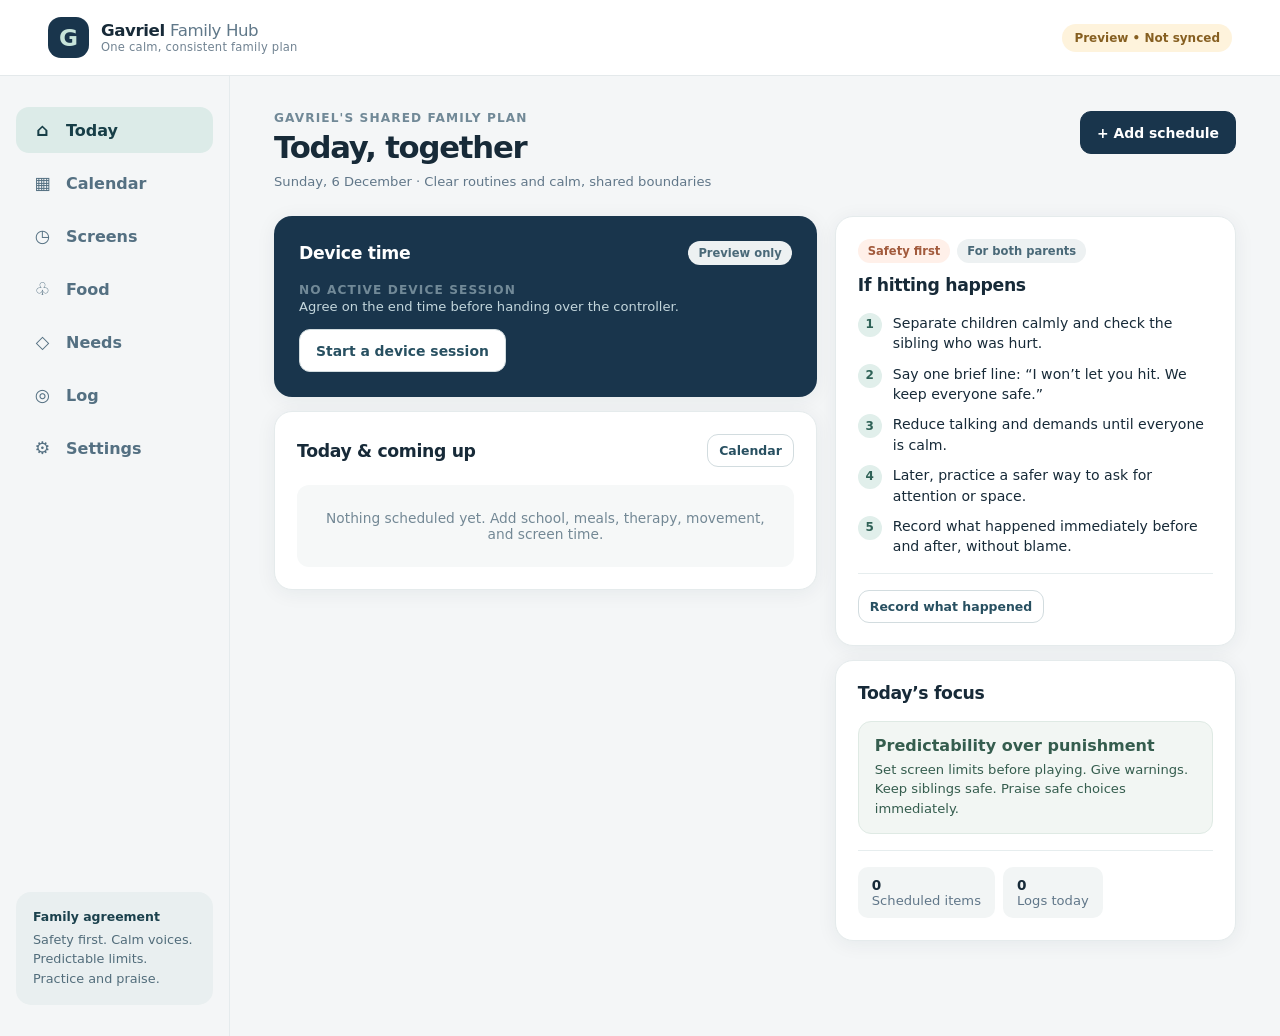
==== index.html @ 47e756ed "Add self-contained mobile family hub preview" ====
<!doctype html>
<html lang="en">
<head>
<meta charset="utf-8"><meta name="viewport" content="width=device-width,initial-scale=1,viewport-fit=cover">
<meta name="robots" content="noindex,nofollow"><meta name="theme-color" content="#19354c"><meta name="description" content="A private shared care calendar and family dashboard for Gavriel.">
<title>Gavriel • Family Hub</title>
<style>
:root{font-family:Inter,ui-sans-serif,system-ui,-apple-system,BlinkMacSystemFont,"Segoe UI",sans-serif;color:#172a38;background:#f4f6f7;font-synthesis:none}*{box-sizing:border-box}button,input,select,textarea{font:inherit}button{cursor:pointer}body{margin:0;min-height:100vh}h1,h2,h3,p{margin-top:0}h1{font-size:clamp(1.5rem,2.4vw,2rem);letter-spacing:-.04em}h2{font-size:1.08rem;letter-spacing:-.02em}h3{font-size:.96rem}p{line-height:1.5}label{font-weight:650;font-size:.83rem;color:#365368}input,textarea,select{width:100%;border:1px solid #ccd7db;background:white;border-radius:11px;padding:12px;color:#172a38;outline-offset:2px}input:focus,textarea:focus,select:focus{outline:2px solid #8ebbb5;border-color:#8ebbb5}textarea{min-height:95px;resize:vertical}.hidden{display:none!important}.muted{color:#617789}.small{font-size:.82rem}.eyebrow{font-size:.76rem;text-transform:uppercase;letter-spacing:.09em;color:#718997;font-weight:750}.topbar{height:76px;background:#fff;border-bottom:1px solid #e4e9eb;display:flex;align-items:center;justify-content:space-between;padding:0 clamp(18px,4vw,48px);gap:18px;position:sticky;top:0;z-index:20}.brand{display:flex;align-items:center;gap:12px;min-width:0}.brand-icon{height:41px;width:41px;border-radius:13px;background:#19354c;color:#c7e4da;font-weight:800;display:grid;place-items:center;font-size:1.45rem;flex-shrink:0}.brand-name{font-weight:800;letter-spacing:-.025em;font-size:1.04rem;white-space:nowrap}.brand-name span{font-weight:500;color:#607889}.brand-sub{font-size:.72rem;color:#718392;letter-spacing:.02em}.top-actions{display:flex;align-items:center;gap:12px}.status{border-radius:100px;background:#fef3dc;color:#865f21;padding:7px 12px;font-size:.75rem;font-weight:700;white-space:nowrap}.status.connected{background:#e4f5ed;color:#1b7655}.status.warning{background:#fff1ee;color:#9c4a3d}.text-button{border:0;background:none;color:#316d81;font-weight:650;padding:8px}.frame{display:flex;max-width:1470px;margin:auto}.sidebar{width:230px;min-height:calc(100vh - 76px);padding:31px 16px;flex-shrink:0;display:flex;flex-direction:column;gap:28px;border-right:1px solid #e5ebed}.sidebar nav{display:flex;flex-direction:column;gap:7px}.nav-btn{display:flex;align-items:center;gap:12px;width:100%;text-align:left;padding:13px 15px;border:0;border-radius:13px;background:none;color:#547082;font-weight:650;transition:background .15s}.nav-btn.active{background:#dcebe8;color:#173e47}.nav-symbol{width:23px;text-align:center;font-size:1.1rem}.sidebar-foot{background:#e9eff0;border-radius:15px;padding:17px;font-size:.8rem;color:#526d7b;margin-top:auto}.sidebar-foot p{margin:6px 0 0}.tiny-title{font-size:.78rem;font-weight:800;color:#1b414d}.mobile-nav{display:none}main{width:100%;padding:35px clamp(18px,3.5vw,44px) 95px;min-width:0}.page-heading{display:flex;align-items:flex-start;justify-content:space-between;gap:16px;margin-bottom:24px}.page-heading h1{margin:4px 0 7px}.page-heading p{margin-bottom:0}.button{display:inline-flex;align-items:center;justify-content:center;gap:8px;border:1px solid #19354c;border-radius:11px;background:#19354c;color:#fff;padding:11px 16px;font-weight:750;font-size:.87rem;min-height:43px}.button:hover{filter:brightness(1.08)}.button.secondary{background:#fff;border-color:#d2dcdf;color:#285061}.button.danger{background:#fff;border-color:#e4b9b0;color:#9a4339}.button.soft{background:#dcece7;color:#225349;border-color:#dcece7}.button.small{padding:8px 11px;min-height:33px;font-size:.78rem}.button:disabled{opacity:.55;cursor:not-allowed}.grid{display:grid;gap:18px}.grid.two{grid-template-columns:1.15fr .85fr}.grid.three{grid-template-columns:repeat(3,minmax(0,1fr))}.card{background:white;border:1px solid #e5ebec;border-radius:18px;padding:22px;box-shadow:0 3px 20px #142f3910;min-width:0}.card.feature{background:#19354c;color:white;border:none;padding:25px}.card.feature p,.card.feature .muted{color:#c3d6dc}.card-title{display:flex;align-items:center;justify-content:space-between;gap:8px;margin-bottom:18px}.card-title h2{margin:0}.pill{display:inline-flex;align-items:center;gap:5px;padding:5px 10px;border-radius:25px;font-size:.72rem;font-weight:750;background:#edf1f2;color:#4a6978}.pill.green{background:#e4f4e9;color:#38714b}.pill.coral{background:#fff0e9;color:#a25a3c}.pill.blue{background:#e7f1fb;color:#316993}.stack{display:flex;flex-direction:column;gap:14px}.spaced{display:flex;align-items:center;justify-content:space-between;gap:12px}.divider{height:1px;background:#e6edee;margin:16px 0}.stat{font-size:2.5rem;font-weight:850;letter-spacing:-.06em;margin:4px 0}.callout{background:#f2f6f3;border:1px solid #dfeae4;border-radius:13px;padding:14px 16px;color:#355d4e}.callout.safety{background:#fff6f1;border-color:#f3dfd4;color:#744b3a}.callout p{margin:5px 0 0}.steps{display:grid;gap:10px;counter-reset:step;list-style:none;padding:0;margin:0}.steps li{display:flex;align-items:flex-start;gap:11px;line-height:1.45;font-size:.88rem}.steps li::before{counter-increment:step;content:counter(step);width:24px;height:24px;background:#e1efeb;color:#2f6257;border-radius:50%;font-size:.75rem;font-weight:800;display:grid;place-items:center;flex-shrink:0}.feature .steps li::before{background:#36576b;color:#ecfbf5}.agenda-item{display:flex;align-items:flex-start;gap:12px;padding:13px 0;border-bottom:1px solid #eef2f3}.agenda-item:last-child{border-bottom:none}.dot{height:10px;width:10px;border-radius:50%;background:#729da8;flex-shrink:0;margin-top:5px}.dot.screen{background:#b67cbe}.dot.meal{background:#d6a55c}.dot.activity{background:#62ae82}.dot.school{background:#608fc8}.dot.therapy{background:#e48f87}.dot.other{background:#98a6b6}.agenda-body{min-width:0;flex:1}.agenda-title{font-size:.87rem;font-weight:750}.agenda-sub{color:#6f8793;font-size:.78rem;margin-top:3px}.agenda-actions{display:flex;gap:8px}.metric-row{display:flex;gap:8px;flex-wrap:wrap}.metric{background:#f2f5f5;border-radius:10px;padding:10px 14px;font-size:.85rem}.timer{font-variant-numeric:tabular-nums;font-size:clamp(2.4rem,6vw,4rem);font-weight:800;letter-spacing:-.06em;margin:9px 0}.timer.expired{color:#ffd2ac}.progress{background:#587282;height:10px;border-radius:20px;overflow:hidden;margin:14px 0}.progress-fill{background:#bce5d7;height:100%;border-radius:20px;transition:width .3s}.color-bar{width:4px;border-radius:10px;background:#81ad9d;align-self:stretch}.form-grid{display:grid;grid-template-columns:1fr 1fr;gap:14px}.form-field{display:flex;flex-direction:column;gap:6px}.form-field.wide{grid-column:1/-1}.form-actions{display:flex;gap:10px;justify-content:flex-end;flex-wrap:wrap;margin-top:18px}.calendar-head{display:flex;justify-content:space-between;align-items:center;gap:10px;margin-bottom:13px}.cal-controls{display:flex;gap:7px}.icon-btn{background:white;border:1px solid #dce4e7;width:38px;height:36px;border-radius:9px;color:#476777;font-weight:800;font-size:1.1rem}.cal-grid{display:grid;grid-template-columns:repeat(7,1fr);gap:5px}.weekday{text-align:center;color:#7b8e99;font-size:.71rem;font-weight:800;padding:8px 0}.day{min-height:98px;background:white;border:1px solid #e4e9eb;border-radius:10px;padding:8px;text-align:left;color:#26475c;display:flex;flex-direction:column;gap:4px;overflow:hidden}.day.outside{opacity:.35}.day.today{border:2px solid #367c77}.day.selected{background:#e8f3ef}.day-num{font-weight:750;font-size:.83rem}.day-events{font-size:.65rem;color:#5b7482;line-height:1.3}.day-marker{overflow:hidden;white-space:nowrap;text-overflow:ellipsis;background:#edf3f4;padding:3px 5px;border-radius:5px}.section-tabs{display:flex;gap:8px;flex-wrap:wrap;margin-bottom:18px}.tab-chip{border:1px solid #d6e0e3;border-radius:30px;padding:8px 14px;background:white;color:#4c6e7b;font-size:.79rem;font-weight:700}.tab-chip.active{background:#19354c;color:white;border-color:#19354c}.item-card{border:1px solid #e5ebeb;border-radius:13px;padding:15px;background:#fff}.item-card h3{margin:0 0 6px}.item-card p{margin:0;font-size:.83rem;color:#617987;white-space:pre-wrap}.item-row{display:flex;justify-content:space-between;align-items:flex-start;gap:14px}.empty{padding:25px;text-align:center;color:#738895;background:#f6f8f8;border-radius:12px;font-size:.86rem}.tag-line{display:flex;gap:7px;align-items:center;flex-wrap:wrap}.modal-backdrop{position:fixed;inset:0;z-index:60;background:#0a2737ad;display:flex;justify-content:center;align-items:center;padding:18px}.modal{background:#fff;border-radius:19px;box-shadow:0 18px 80px #0004;max-width:560px;width:100%;padding:23px;max-height:92dvh;overflow:auto}.modal-head{display:flex;justify-content:space-between;gap:10px;align-items:start;margin-bottom:15px}.close{border:0;background:#eef2f2;border-radius:50%;height:34px;width:34px;font-size:1.3rem;color:#5a7380}.gate{min-height:calc(100vh - 76px);display:flex;align-items:flex-start;justify-content:center;padding:65px 18px}.gate-box{width:min(100%,480px);padding:30px;background:white;border:1px solid #e3e9eb;border-radius:21px;box-shadow:0 8px 30px #0001}.gate-box h1{margin:0 0 9px}.gate-box .form-field{margin-bottom:16px}.gate-actions{display:flex;gap:10px;flex-wrap:wrap}.codebox{background:#edf3f4;padding:14px;border-radius:11px;word-break:break-all;font-family:ui-monospace,monospace;font-size:.82rem}.notice{background:#fff3e5;padding:12px 15px;border-radius:10px;color:#8d642d;font-size:.82rem;margin:12px 0}.choice{display:flex;gap:10px;align-items:center}.choice input{width:auto}#toast{position:fixed;bottom:25px;right:24px;z-index:80;background:#163649;color:white;border-radius:11px;padding:12px 19px;box-shadow:0 12px 30px #0002;display:none;font-size:.85rem;max-width:85vw}#toast.show{display:block}.danger-text{color:#a75548}.frequency{color:#738995;font-size:.78rem}.nutrition-note{background:#f7f4ee;border-radius:12px;padding:14px;color:#685d4d;font-size:.81rem}.right{margin-left:auto}.toolbar{display:flex;gap:8px;align-items:center;flex-wrap:wrap}.nowrap{white-space:nowrap}@media(max-width:950px){.grid.two{grid-template-columns:1fr}.grid.three{grid-template-columns:1fr 1fr}.sidebar{width:192px}main{padding:28px 23px 95px}}@media(max-width:710px){.topbar{height:67px;padding:0 13px}.brand-icon{height:37px;width:37px}.brand-name{font-size:.93rem}.brand-sub{font-size:.64rem}.top-actions{gap:4px}.status{max-width:120px;overflow:hidden;text-overflow:ellipsis;font-size:.65rem}.sidebar{display:none}main{padding:23px 14px 105px}.mobile-nav{position:fixed;bottom:0;left:0;right:0;height:72px;background:#fff;border-top:1px solid #dde7e7;display:flex;justify-content:space-around;align-items:center;z-index:30;padding-bottom:env(safe-area-inset-bottom)}.mobile-nav .nav-btn{display:flex;flex-direction:column;gap:2px;font-size:.58rem;text-align:center;justify-content:center;align-items:center;padding:7px 5px;width:auto;min-width:56px}.mobile-nav .nav-symbol{font-size:1.14rem}.grid.three{grid-template-columns:1fr}.card{padding:17px}.card.feature{padding:21px}.page-heading{flex-wrap:wrap}.page-heading .button{width:auto}.cal-grid{gap:2px}.day{padding:5px;min-height:78px;border-radius:7px}.day-events{font-size:.59rem}.day-marker{padding:2px 3px}.weekday{font-size:.61rem}.form-grid{grid-template-columns:1fr}.form-field.wide{grid-column:auto}.modal{padding:18px}.timer{font-size:3rem}}@media(max-width:380px){.brand-sub{display:none}.day{min-height:65px}.day-marker{display:none}.nav-btn{min-width:47px!important}}

</style>
</head>
<body>
<div id="app">
  <header class="topbar"><div class="brand"><div class="brand-icon">G</div><div><div class="brand-name">Gavriel <span>Family Hub</span></div><div class="brand-sub">One calm, consistent family plan</div></div></div><div class="top-actions"><span class="status" id="syncStatus">Preview • This device only</span><button id="signoutBtn" class="text-button hidden">Sign out</button></div></header>
  <div id="entryGate" class="gate hidden"></div>
  <div id="workspace">
    <div class="frame">
      <aside class="sidebar"><nav id="nav" aria-label="Main navigation"></nav><div class="sidebar-foot"><div class="tiny-title">Family agreement</div><p>Safety first. Calm voices. Predictable limits. Practice and praise.</p></div></aside>
      <main id="view" tabindex="-1"></main>
    </div>
    <nav id="mobileNav" class="mobile-nav" aria-label="Mobile navigation"></nav>
  </div>
</div>
<div id="modalRoot"></div><div id="toast" role="status" aria-live="polite"></div>
<script>// Paste credentials from a NEW dedicated Supabase project here.
// The publishable key is designed for browser use. NEVER use a secret/service-role key.
window.GAVRIEL_CONFIG = {
  supabaseUrl: "",
  supabasePublishableKey: ""
};
</script>
<script type="module">
/* Gavriel Family Hub · static PWA · private cloud mode or local preview */
const CONFIG=window.GAVRIEL_CONFIG||{};
const CLOUD=Boolean(CONFIG.supabaseUrl&&CONFIG.supabasePublishableKey);
const DEMO_KEY='gavriel-hub-preview-v1';
const pages=[['home','⌂','Today'],['calendar','▦','Calendar'],['screens','◷','Screens'],['food','♧','Food'],['needs','◇','Needs'],['incidents','◎','Log'],['settings','⚙','Settings']];
const types={school:'School',screen:'Screen time',meal:'Meal',activity:'Activity',therapy:'Appointment',other:'Other'};
const safetySteps=['Separate children calmly and check the sibling who was hurt.','Say one brief line: “I won’t let you hit. We keep everyone safe.”','Reduce talking and demands until everyone is calm.','Later, practice a safer way to ask for attention or space.','Record what happened immediately before and after, without blame.'];
const state={mode:CLOUD?'cloud':'preview',client:null,user:null,household:null,items:[],page:'home',month:new Date(new Date().getFullYear(),new Date().getMonth(),1),selected:localISO(new Date()),filter:'all',gate:'login',busy:false};
const $=s=>document.querySelector(s);
const e=s=>String(s??'').replace(/[&<>"']/g,c=>({'&':'&amp;','<':'&lt;','>':'&gt;','"':'&quot;',"'":'&#39;'}[c]));
const fmt=n=>new Intl.DateTimeFormat('en-IL',{month:'short',day:'numeric',year:'numeric'}).format(n);
const formatDate=s=>s?fmt(new Date(`${s}T12:00:00`)):'';
const readableTime=s=>s||'';
const field=(name,label,value='',attrs='',wide=false,tag='input')=>`<div class="form-field${wide?' wide':''}"><label for="field-${e(name)}">${e(label)}</label>${tag==='textarea'?`<textarea id="field-${e(name)}" name="${e(name)}" ${attrs}>${e(value)}</textarea>`:`<input id="field-${e(name)}" name="${e(name)}" value="${e(value)}" ${attrs}>`}</div>`;
const dropdown=(name,label,options,value,wide=false)=>`<div class="form-field${wide?' wide':''}"><label for="field-${name}">${e(label)}</label><select name="${name}" id="field-${name}">${options.map(o=>`<option value="${e(o[0])}" ${value===o[0]?'selected':''}>${e(o[1])}</option>`).join('')}</select></div>`;
function localISO(d){const y=d.getFullYear(),m=String(d.getMonth()+1).padStart(2,'0'),day=String(d.getDate()).padStart(2,'0');return `${y}-${m}-${day}`}
function nowTime(){const d=new Date();return `${String(d.getHours()).padStart(2,'0')}:${String(d.getMinutes()).padStart(2,'0')}`}
const uid=()=>crypto.randomUUID();
const records=k=>state.items.filter(x=>x.kind===k);
const itemById=id=>state.items.find(x=>x.id===id);
function toast(msg){const t=$('#toast');t.textContent=msg;t.classList.add('show');clearTimeout(window.__toast);window.__toast=setTimeout(()=>t.classList.remove('show'),3200)}
function setStatus(label,cls=''){const x=$('#syncStatus');x.textContent=label;x.className='status '+cls}
function renderNav(){const nav=pages.map(([id,symbol,label])=>`<button class="nav-btn ${state.page===id?'active':''}" data-page="${id}" type="button"><span class="nav-symbol">${symbol}</span><span>${label}</span></button>`).join('');$('#nav').innerHTML=nav;$('#mobileNav').innerHTML=nav}
function header(title,subtitle,action=''){return `<div class="page-heading"><div><div class="eyebrow">Gavriel's shared family plan</div><h1>${title}</h1><p class="muted small">${subtitle}</p></div>${action}</div>`}
function cardTitle(title,right=''){return `<div class="card-title"><h2>${title}</h2>${right}</div>`}
function empty(text){return `<div class="empty">${e(text)}</div>`}
function occurs(x,date){if(x.kind!=='schedule')return false;const p=x.payload;if(p.date===date)return true;if(p.repeat==='weekly'&&p.date<date){return new Date(p.date+'T12:00:00').getDay()===new Date(date+'T12:00:00').getDay()}return false}
function daily(date){return records('schedule').filter(x=>occurs(x,date)).sort((a,b)=>(a.payload.time||'').localeCompare(b.payload.time||''))}
function agendaItem(x,actions=false){const p=x.payload;return `<div class="agenda-item"><span class="dot ${e(p.category||'other')}"></span><div class="agenda-body"><div class="agenda-title">${e(p.title)}</div><div class="agenda-sub">${p.time?e(p.time):'All day'}${p.end_time?' – '+e(p.end_time):''} · ${e(types[p.category]||'Other')}${p.repeat==='weekly'?' · Weekly':''}${p.note?' · '+e(p.note):''}</div></div>${actions?`<div class="agenda-actions"><button class="button secondary small" data-action="edit-event" data-id="${x.id}">Edit</button></div>`:''}</div>`}
function nextEvents(){const list=[];for(let i=0;i<8;i++){const d=new Date();d.setDate(d.getDate()+i);const date=localISO(d);for(const it of daily(date))list.push({it,date})}return list.slice(0,5)}
function getActive(){return records('screen').filter(x=>x.payload.status==='running').sort((a,b)=>b.payload.started_at.localeCompare(a.payload.started_at))[0]}
function activeRemaining(x){return Math.floor((new Date(x.payload.ends_at).getTime()-Date.now())/1000)}
function timerText(sec){const sign=sec<0?'−':'';const abs=Math.abs(sec);return sign+String(Math.floor(abs/3600)).padStart(2,'0')+':'+String(Math.floor(abs%3600/60)).padStart(2,'0')+':'+String(abs%60).padStart(2,'0')}
function screenWidget(brief=false){const a=getActive();if(!a)return `<div class="${brief?'':'callout'}"><div class="eyebrow">No active device session</div><p class="${brief?'muted':''} small">Agree on the end time before handing over the controller.</p><button class="button ${brief?'secondary':''}" data-action="new-session">Start a device session</button></div>`;const p=a.payload,remaining=activeRemaining(a),duration=(new Date(p.ends_at)-new Date(p.started_at))/1000,percent=Math.max(0,Math.min(100,100*remaining/duration));return `<div class="eyebrow">${e(p.game||'Device')} • session ${remaining>0?'running':'finished'}</div><div class="timer ${remaining<=0?'expired':''}" id="liveTimer">${remaining>0?timerText(remaining):'Time is up'}</div><div class="progress"><div class="progress-fill" id="timerFill" style="width:${percent}%"></div></div><p class="small ${brief?'':'muted'}">Expected handover: ${new Date(p.ends_at).toLocaleTimeString('en-IL',{hour:'2-digit',minute:'2-digit'})}. A timer is a cue, not permission to grab the device.</p><button class="button ${brief?'secondary':'soft'}" data-action="finish-session" data-id="${a.id}">Handover completed</button>`}
function renderHome(){const upcoming=nextEvents(),today=localISO(new Date());return `${header('Today, together',`${new Date().toLocaleDateString('en-IL',{weekday:'long',month:'long',day:'numeric'})} · Clear routines and calm, shared boundaries`,`<button class="button" data-action="new-event">+ Add schedule</button>`)}<div class="grid two"><div class="stack"><div class="card feature">${cardTitle('Device time',`<span class="pill">${CLOUD?'Shared across phones':'Preview only'}</span>`)}${screenWidget(true)}</div><div class="card">${cardTitle('Today & coming up',`<button class="button secondary small" data-page="calendar">Calendar</button>`)}${upcoming.length?upcoming.map(({it,date})=>`<div class="small muted" style="margin:11px 0 0">${date===today?'Today':formatDate(date)}</div>${agendaItem(it)}`).join(''):empty('Nothing scheduled yet. Add school, meals, therapy, movement, and screen time.')}</div></div><div class="stack"><div class="card"><div class="tag-line" style="margin-bottom:12px"><span class="pill coral">Safety first</span><span class="pill">For both parents</span></div>${cardTitle('If hitting happens') }<ol class="steps">${safetySteps.map(s=>`<li>${e(s)}</li>`).join('')}</ol><div class="divider"></div><button class="button secondary small" data-action="new-incident">Record what happened</button></div><div class="card">${cardTitle('Today’s focus')}<div class="callout"><strong>Predictability over punishment</strong><p class="small">Set screen limits before playing. Give warnings. Keep siblings safe. Praise safe choices immediately.</p></div><div class="divider"></div><div class="metric-row"><div class="metric"><strong>${daily(today).length}</strong><div class="muted small">Scheduled items</div></div><div class="metric"><strong>${records('incident').filter(x=>x.payload.date===today).length}</strong><div class="muted small">Logs today</div></div></div></div></div></div>`}
function renderCalendar(){let y=state.month.getFullYear(),m=state.month.getMonth(),offset=new Date(y,m,1).getDay(),days=new Date(y,m+1,0).getDate(),cells=[];for(let i=0;i<42;i++){const day=i-offset+1,d=new Date(y,m,day),date=localISO(d),events=daily(date),inside=d.getMonth()===m;cells.push(`<button class="day ${inside?'':'outside'} ${date===localISO(new Date())?'today':''} ${state.selected===date?'selected':''}" data-action="select-day" data-date="${date}"><span class="day-num">${d.getDate()}</span><div class="day-events">${events.slice(0,2).map(x=>`<div class="day-marker">${e(x.payload.title)}</div>`).join('')}${events.length>2?`+${events.length-2} more`:''}</div></button>`)}return `${header('Family calendar','School, FIFA, meals, exercise, appointments, and transitions in one place.',`<button class="button" data-action="new-event">+ Add event</button>`)}<div class="grid two"><div class="card" style="min-width:0"><div class="calendar-head"><h2 style="margin:0">${state.month.toLocaleDateString('en-IL',{month:'long',year:'numeric'})}</h2><div class="cal-controls"><button class="icon-btn" data-action="month-prev" aria-label="Previous month">‹</button><button class="button secondary small" data-action="month-today">Today</button><button class="icon-btn" data-action="month-next" aria-label="Next month">›</button></div></div><div class="cal-grid">${['Sun','Mon','Tue','Wed','Thu','Fri','Sat'].map(x=>`<div class="weekday">${x}</div>`).join('')}${cells.join('')}</div></div><div class="card">${cardTitle(formatDate(state.selected),`<button class="button secondary small" data-action="new-event" data-date="${state.selected}">+ Add</button>`)}${daily(state.selected).length?daily(state.selected).map(x=>agendaItem(x,true)).join(''):empty('No events this day.')}</div></div>`}
function renderScreens(){const sessions=records('screen').sort((a,b)=>b.payload.started_at.localeCompare(a.payload.started_at)).slice(0,8);return `${header('Devices & FIFA','A visible end time, calm warnings, and predictable handovers.',!getActive()?`<button class="button" data-action="new-session">+ Start session</button>`:'')}<div class="grid two"><div class="card feature">${cardTitle('Current session')} ${screenWidget(true)}</div><div class="card">${cardTitle('How we handle transitions')}<ol class="steps"><li>Say the game and finish time before starting.</li><li>Warn at 10 and 5 minutes; plan to finish the current match.</li><li>At the end: “FIFA is finished. You can play at the next scheduled time.”</li><li>If he protests, stay calm, keep the boundary, and protect siblings.</li><li>When calm, recognize a successful handover.</li></ol><div class="notice">Trial starting limit: 30 minutes. This is adjustable, not a medical recommendation.</div></div></div><div class="card" style="margin-top:18px">${cardTitle('Session history')}${sessions.length?sessions.map(x=>`<div class="agenda-item"><span class="dot screen"></span><div class="agenda-body"><div class="agenda-title">${e(x.payload.game||'Device')}</div><div class="agenda-sub">${new Date(x.payload.started_at).toLocaleString('en-IL',{dateStyle:'medium',timeStyle:'short'})} · ${x.payload.minutes} min · ${x.payload.status==='finished'?'Handover recorded':activeRemaining(x)>0?'Playing':'Time expired — handover pending'}</div></div></div>`).join(''):empty('No sessions recorded yet.')}</div>`}
function renderFood(){const foods=records('food'),cats=[['safe','Reliable foods'],['meal','Meal ideas'],['try','Foods to explore'],['avoid','Avoid / allergies']];return `${header('Food & meals','Track preferences, routines, and food considerations without making assumptions about diet.',`<button class="button" data-action="new-food">+ Add food</button>`)}<div class="grid two">${cats.map(([key,label])=>`<div class="card">${cardTitle(label,`<span class="pill">${foods.filter(x=>x.payload.category===key).length}</span>`)}<div class="stack">${foods.filter(x=>x.payload.category===key).length?foods.filter(x=>x.payload.category===key).map(x=>itemCard(x,'food')).join(''):empty('Nothing recorded yet.')}</div></div>`).join('')}</div><div class="nutrition-note" style="margin-top:18px">No autism-specific diet is presumed. Record confirmed allergies distinctly from ordinary dislikes; discuss dietary restrictions and nutritional concerns with Gavriel's clinician or dietitian.</div>`}
function itemCard(x,kind){return `<div class="item-card"><div class="item-row"><div><h3>${e(x.payload.name)}</h3><p>${e(x.payload.details||x.payload.notes||'')}</p></div><div class="toolbar"><button class="button secondary small" data-action="edit-${kind}" data-id="${x.id}">Edit</button></div></div></div>`}
function renderNeeds(){const groups=[['strength','Interests & strengths'],['trigger','Triggers to notice'],['support','Things that help'],['communication','Communication preferences']];return `${header('Gavriel’s needs','A shared reference for what works for him—not assumptions about autism.',`<button class="button" data-action="new-need">+ Add insight</button>`)}<div class="grid two">${groups.map(([key,label])=>`<div class="card">${cardTitle(label,`<span class="pill">${records('need').filter(x=>x.payload.category===key).length}</span>`)}<div class="stack">${records('need').filter(x=>x.payload.category===key).length?records('need').filter(x=>x.payload.category===key).map(x=>itemCard(x,'need')).join(''):empty('Add what you have personally observed.')}</div></div>`).join('')}</div><div class="card" style="margin-top:18px">${cardTitle('Our shared response plan')}<ol class="steps">${safetySteps.map(s=>`<li>${e(s)}</li>`).join('')}</ol><p class="small muted" style="margin-top:16px">Physical hitting that hurts warrants professional assessment and parent coaching. This tool is for coordination and observation, not diagnosis or treatment.</p></div>`}
function incidentCard(x){const p=x.payload;return `<div class="item-card"><div class="item-row"><div><div class="tag-line"><span class="pill coral">${e(p.level||'Incident')}</span><span class="frequency">${e(p.date)} ${e(p.time||'')}</span></div><h3 style="margin-top:9px">${e(p.behavior||'Behavior recorded')}</h3><p><strong>Before:</strong> ${e(p.before||'Not noted')}<br><strong>After:</strong> ${e(p.after||'Not noted')}${p.notes?'<br><strong>Notes:</strong> '+e(p.notes):''}</p></div><button class="button secondary small" data-action="edit-incident" data-id="${x.id}">Edit</button></div></div>`}
function renderIncidents(){const list=records('incident').sort((a,b)=>((b.payload.date||'')+(b.payload.time||'')).localeCompare((a.payload.date||'')+(a.payload.time||'')));return `${header('Behavior observations','Neutral notes to help discover patterns, not a punishment tracker.',`<button class="button" data-action="new-incident">+ Record incident</button>`)}<div class="callout safety" style="margin-bottom:18px"><strong>Immediate safety</strong><p class="small">When hitting happens, separate children, check injuries, reduce verbal demands, and stay nearby. For imminent serious danger, seek urgent local help.</p></div><div class="grid two"><div class="card">${cardTitle('What to record')}<p class="small muted">Use the ABC pattern: <strong>A</strong>ntecedent (what happened right before), <strong>B</strong>ehavior (what you saw), <strong>C</strong>onsequence (what happened immediately after). Include sleep, pain, food, noise, or transitions if relevant.</p><div class="callout"><strong>Look for patterns</strong><p class="small">Record observations consistently, even when the trigger is unclear. Share them with a qualified autism-experienced professional.</p></div></div><div class="card">${cardTitle('Recent incidents',`<span class="pill">${list.length} logged</span>`)}<div class="stack">${list.length?list.slice(0,30).map(incidentCard).join(''):empty('No incidents recorded.')}</div></div></div>`}
function exportJSON(){const content=JSON.stringify({exported_at:new Date().toISOString(),household_name:state.household?.name||'Preview',records:state.items},null,2);download(`gavriel-hub-backup-${localISO(new Date())}.json`,content,'application/json')}
function icsEscape(v){return String(v||'').replace(/\\/g,'\\\\').replace(/\n/g,'\\n').replace(/;/g,'\\;').replace(/,/g,'\\,')}
function icsDate(date,time){return date.replaceAll('-','')+(time?'T'+time.replace(':','')+'00':'')}
function exportICS(){const events=records('schedule');const lines=['BEGIN:VCALENDAR','VERSION:2.0','PRODID:-//Gavriel Family Hub//EN','CALSCALE:GREGORIAN'];for(const x of events){const p=x.payload,allDay=!p.time;lines.push('BEGIN:VEVENT',`UID:${x.id}@gavriel-hub`,`DTSTAMP:${new Date().toISOString().replace(/[-:]/g,'').split('.')[0]}Z`,`SUMMARY:${icsEscape(p.title)}`,`DTSTART${allDay?';VALUE=DATE':''}:${icsDate(p.date,p.time)}`);if(p.end_time)lines.push(`DTEND:${icsDate(p.date,p.end_time)}`);else if(!allDay){const d=new Date(`${p.date}T${p.time}:00`);d.setMinutes(d.getMinutes()+30);lines.push(`DTEND:${icsDate(localISO(d),nowTimeFrom(d))}`)}else{const d=new Date(p.date+'T12:00:00');d.setDate(d.getDate()+1);lines.push(`DTEND;VALUE=DATE:${icsDate(localISO(d))}`)}if(p.repeat==='weekly')lines.push('RRULE:FREQ=WEEKLY');if(p.note)lines.push(`DESCRIPTION:${icsEscape(p.note)}`);lines.push('END:VEVENT')}lines.push('END:VCALENDAR');download('gavriel-family-calendar.ics',lines.join('\r\n'),'text/calendar')}
function nowTimeFrom(d){return String(d.getHours()).padStart(2,'0')+':'+String(d.getMinutes()).padStart(2,'0')}
function download(name,content,type){const b=new Blob([content],{type}),url=URL.createObjectURL(b),a=document.createElement('a');a.href=url;a.download=name;a.click();setTimeout(()=>URL.revokeObjectURL(url),1000)}
function renderSettings(){const family=state.household;return `${header('Family settings','Invite both parents and keep a backup of your notes.')}<div class="grid two"><div class="card">${cardTitle('Shared access')}<p class="small muted">${CLOUD?'Both parents sign in with their own email. Membership controls private access.':'This is a local preview. Data entered here stays in this browser and does not sync.'}</p>${CLOUD&&family?`<div class="eyebrow" style="margin:15px 0 8px">Private family invite code</div><div class="codebox">${e(family.invite_code)}</div><div class="toolbar" style="margin-top:14px"><button class="button secondary small" data-action="copy-code">Copy code</button><button class="button secondary small" data-action="rotate-code">Reset code</button></div><p class="small muted" style="margin-top:13px">Share privately only with Miriam Rachel. Anyone with this code and a confirmed account may join.</p>`:`<div class="notice">To enable cloud sync, create a dedicated Supabase project and enter its URL and publishable key in config.js before deploying.</div>`}</div><div class="card">${cardTitle('Export & backups')}<p class="small muted">Export a private backup of your app records, or export a snapshot of scheduled events to Apple Calendar.</p><div class="stack"><button class="button secondary" data-action="export-json">Export full backup (.json)</button><button class="button secondary" data-action="export-ics">Export calendar (.ics)</button></div><div class="notice">Apple Calendar import is one-way and does not update automatically. Live parent-to-parent syncing happens inside this app when cloud mode is configured.</div></div></div><div class="card" style="margin-top:18px">${cardTitle('Privacy & safety')}<p class="small muted">Keep this application private. Behavior logs may contain sensitive information about a child. Do not share account links or invite codes publicly. Both parents should use their own logins and protect their phones with passcodes. The family hub does not replace professional assessment or emergency services.</p></div>`}
function render(){renderNav();let html=({home:renderHome,calendar:renderCalendar,screens:renderScreens,food:renderFood,needs:renderNeeds,incidents:renderIncidents,settings:renderSettings}[state.page]||renderHome)();$('#view').innerHTML=html}
function showModal(title,body,kind=''){const root=$('#modalRoot');root.innerHTML=`<div class="modal-backdrop" data-action="close-backdrop"><div class="modal" role="dialog" aria-modal="true" aria-label="${e(title)}"><div class="modal-head"><h2>${e(title)}</h2><button class="close" aria-label="Close dialog" data-action="close">×</button></div>${body}</div></div>`;root.querySelector('input,select,textarea,button')?.focus()}
function closeModal(){$('#modalRoot').innerHTML=''}
function formFooter(action='Save',withDelete=false,id=''){return `<div class="form-actions">${withDelete?`<button type="button" class="button danger right" data-action="delete-record" data-id="${id}">Delete</button>`:''}<button type="button" class="button secondary" data-action="close">Cancel</button><button type="submit" class="button">${action}</button></div>`}
function scheduleModal(id='',date=state.selected){const x=id?itemById(id):null,p=x?.payload||{};showModal(id?'Edit schedule':'Add schedule event',`<form id="eventForm" data-id="${e(id)}"><div class="form-grid">${field('title','Event name',p.title,'required maxlength="110"',true)}${dropdown('category','Category',Object.entries(types),p.category||'school')}${dropdown('repeat','Repeat',[['none','One time'],['weekly','Every week']],p.repeat||'none')}${field('date','Starting date',p.date||date,'type="date" required')}${field('time','Start time',p.time||'','type="time"')}${field('end_time','End time (optional)',p.end_time||'','type="time"')}${field('note','Notes / preparation',p.note||'','placeholder="e.g., 5-minute warning before leaving"',true,'textarea')}</div>${formFooter('Save event',Boolean(id),id)}</form>`)}
function screenModal(){if(getActive()){toast('Finish the current session first.');return}showModal('Start a device session',`<form id="screenForm"><div class="callout"><strong>Agree first</strong><p class="small">Tell Gavriel the end time before handing over the device. A visual countdown stays visible on both phones.</p></div><div class="form-grid" style="margin-top:18px">${dropdown('game','Activity',[['FIFA','FIFA'],['Other game','Other game'],['YouTube / video','YouTube / video'],['Other device','Other device']],'FIFA')}${dropdown('minutes','Duration',[['10','10 minutes'],['15','15 minutes'],['20','20 minutes'],['30','30 minutes (trial)'],['40','40 minutes'],['45','45 minutes'],['60','60 minutes']],'30')}</div>${formFooter('Start countdown')}</form>`)}
function foodModal(id=''){const x=id?itemById(id):null,p=x?.payload||{};showModal(id?'Edit food':'Add food or meal',`<form id="foodForm" data-id="${e(id)}"><div class="form-grid">${field('name','Food / meal',p.name||'','required maxlength="100"',true)}${dropdown('category','Category',[['safe','Reliable food'],['meal','Meal idea'],['try','Food to explore'],['avoid','Avoid / allergy']],p.category||'safe',true)}${field('notes','Preferences, ingredients, preparation, or confirmed allergies',p.notes||'','maxlength="1000"',true,'textarea')}</div>${formFooter('Save food',Boolean(id),id)}</form>`)}
function needModal(id=''){const x=id?itemById(id):null,p=x?.payload||{};showModal(id?'Edit insight':'Add insight about Gavriel',`<form id="needForm" data-id="${e(id)}"><div class="form-grid">${field('name','Short title',p.name||'','required maxlength="120"',true)}${dropdown('category','Type',[['strength','Interest / strength'],['trigger','Possible trigger'],['support','What helps'],['communication','Communication preference']],p.category||'support',true)}${field('details','What have you actually observed?',p.details||'','maxlength="1600"',true,'textarea')}</div>${formFooter('Save insight',Boolean(id),id)}</form>`)}
function incidentModal(id=''){const x=id?itemById(id):null,p=x?.payload||{};showModal(id?'Edit observation':'Record an incident',`<form id="incidentForm" data-id="${e(id)}"><p class="small muted">Describe only what you observed, without labeling Gavriel as bad or assuming motives.</p><div class="form-grid">${field('date','Date',p.date||localISO(new Date()),'type="date" required')}${field('time','Time',p.time||nowTime(),'type="time"')}${dropdown('level','Severity',[['A · Light','A · Light'],['B · Painful','B · Painful'],['C · Injury','C · Injury'],['D · Unpredictable','D · Unpredictable']],p.level||'B · Painful')}${dropdown('target','Who was affected?', [['Sibling','Sibling'],['Parent','Parent'],['Other','Other'],['Nobody','Nobody']],p.target||'Sibling')}${field('before','What happened right before?',p.before||'','placeholder="Device transition, teasing, walking past, unclear…"',true,'textarea')}${field('behavior','What exactly happened?',p.behavior||'','required placeholder="Hit with open hand, shouted, threw object…"',true,'textarea')}${field('after','What happened right afterward?',p.after||'','placeholder="We separated the children; sibling moved away…"',true,'textarea')}${field('notes','Other context (sleep, noise, pain, hunger)',p.notes||'','',true,'textarea')}</div>${formFooter('Save observation',Boolean(id),id)}</form>`)}
function serialForm(f){return Object.fromEntries(new FormData(f).entries())}
async function save(kind,payload,id=''){if(state.busy)return;state.busy=true;try{if(CLOUD){let query;if(id){query=state.client.from('family_records').update({payload,updated_at:new Date().toISOString()}).eq('id',id).eq('household_id',state.household.id).select().single()}else{query=state.client.from('family_records').insert({household_id:state.household.id,kind,payload,created_by:state.user.id}).select().single()}const {data,error}=await query;if(error)throw error;state.items=id?state.items.map(x=>x.id===id?data:x):[data,...state.items]}else{const entry={id:id||uid(),kind,payload,updated_at:new Date().toISOString(),created_at:id?itemById(id)?.created_at:new Date().toISOString()};state.items=id?state.items.map(x=>x.id===id?entry:x):[entry,...state.items];saveDemo()}closeModal();render();toast('Saved successfully.')}catch(err){toast('Could not save: '+err.message)}finally{state.busy=false}}
async function remove(id){if(!confirm('Delete this record?'))return;try{if(CLOUD){const {error}=await state.client.from('family_records').delete().eq('id',id).eq('household_id',state.household.id);if(error)throw error}state.items=state.items.filter(x=>x.id!==id);if(!CLOUD)saveDemo();closeModal();render();toast('Record deleted.')}catch(err){toast(err.message)}}
function saveDemo(){try{localStorage.setItem(DEMO_KEY,JSON.stringify(state.items))}catch(err){toast('Browser storage is full. Export a backup.')}}
async function finishSession(id){const x=itemById(id);if(!x)return;await save('screen',{...x.payload,status:'finished',finished_at:new Date().toISOString()},id)}
function renderGate(mode='login'){state.gate=mode;$('#workspace').classList.add('hidden');$('#entryGate').classList.remove('hidden');const intro=`<div class="eyebrow">Private family access</div><h1>${mode==='login'?'Welcome to the family hub':mode==='setup'?'Set up your family':'Join your family'}</h1>`;let content;if(mode==='login'){content=`<p class="muted small">Sign in with your email. You and Miriam Rachel will each have a private login to the same shared schedule.</p><form id="emailForm">${field('email','Your email','','type="email" autocomplete="email" required',true)}<div class="form-actions"><button class="button" type="submit">Email me a sign-in link</button></div></form><p class="muted small">Check your inbox. This is a private app, not a public family website.</p>`}else if(mode==='setup'){content=`<p class="muted small">Create a new family space, or join the family your spouse already created.</p><form id="createFamilyForm">${field('name','Space name','Gavriel Family Hub','required maxlength="90"')}<div class="form-actions"><button type="submit" class="button">Create private family space</button></div></form><div class="divider"></div><button class="button secondary" data-action="show-join">I have an invite code</button>`}else{content=`<p class="muted small">Ask the other parent to copy the family invite code from Settings.</p><form id="joinFamilyForm">${field('code','Private invite code','','required minlength="32" maxlength="100"')}<div class="form-actions"><button type="button" class="button secondary" data-action="show-setup">Back</button><button class="button" type="submit">Join family</button></div></form>`}$('#entryGate').innerHTML=`<div class="gate-box">${intro}${content}</div>`}
async function initCloud(){setStatus('Connecting…');try{const lib=await import('https://esm.sh/@supabase/supabase-js@2.118.0');state.client=lib.createClient(CONFIG.supabaseUrl,CONFIG.supabasePublishableKey);const {data,error}=await state.client.auth.getSession();if(error)throw error;state.user=data.session?.user||null;state.client.auth.onAuthStateChange((event,session)=>{if(event==='SIGNED_IN'||event==='SIGNED_OUT'){setTimeout(async()=>{state.user=session?.user||null;if(state.user)await loadFamily();else{state.household=null;renderGate('login')}},0)}});if(state.user)await loadFamily();else{renderGate('login');setStatus('Private login required')}}catch(err){setStatus('Connection problem','warning');renderGate('login');toast('Cloud setup issue: '+err.message)}}
async function loadFamily(){const {data,error}=await state.client.from('family_members').select('household_id').eq('user_id',state.user.id).limit(1);if(error)throw error;if(!data?.length){renderGate('setup');setStatus('Create or join family','warning');return}const {data:family,error:ferr}=await state.client.from('households').select('*').eq('id',data[0].household_id).single();if(ferr)throw ferr;state.household=family;$('#entryGate').classList.add('hidden');$('#workspace').classList.remove('hidden');$('#signoutBtn').classList.remove('hidden');setStatus('Shared • Cloud sync','connected');await refreshCloud();if(window.__familyChannel)state.client.removeChannel(window.__familyChannel);window.__familyChannel=state.client.channel('family-records-'+family.id).on('postgres_changes',{event:'*',schema:'public',table:'family_records',filter:`household_id=eq.${family.id}`},()=>{refreshCloud()}).subscribe()}
async function refreshCloud(){if(!CLOUD||!state.household)return;try{const {data,error}=await state.client.from('family_records').select('*').eq('household_id',state.household.id).order('created_at',{ascending:false});if(error)throw error;state.items=data;render();setStatus('Shared • Cloud sync','connected')}catch(err){setStatus('Sync unavailable','warning');console.error('Refresh error',err)}}
async function createFamily(name){const {data,error}=await state.client.from('households').insert({name,owner_id:state.user.id}).select().single();if(error)throw error;const {error:joinError}=await state.client.from('family_members').insert({household_id:data.id,user_id:state.user.id,role:'owner'});if(joinError)throw joinError;await loadFamily();toast('Family space created. Share the code in Settings.')}
async function joinFamily(code){const {error}=await state.client.rpc('join_household',{p_code:code.trim()});if(error)throw error;await loadFamily();toast('You joined the family space.')}
async function rotateCode(){if(!state.household||state.household.owner_id!==state.user.id){toast('Only the parent who created the family can reset the code.');return}if(!confirm('Reset the invite code? The old code will stop working.'))return;const newCode=uid().replaceAll('-','')+uid().replaceAll('-','');const {data,error}=await state.client.from('households').update({invite_code:newCode}).eq('id',state.household.id).select().single();if(error){toast(error.message);return}state.household=data;render();toast('Invite code changed.')}
function setupNavigation(){document.addEventListener('click',async ev=>{const b=ev.target.closest('[data-action],[data-page]');if(!b)return;if(b.dataset.page){state.page=b.dataset.page;render();window.scrollTo(0,0);return}const a=b.dataset.action,id=b.dataset.id||'';try{switch(a){case'close':closeModal();break;case'close-backdrop':if(ev.target===b)closeModal();break;case'new-event':scheduleModal('',b.dataset.date||state.selected);break;case'edit-event':scheduleModal(id);break;case'new-session':screenModal();break;case'finish-session':await finishSession(id);break;case'new-food':foodModal();break;case'edit-food':foodModal(id);break;case'new-need':needModal();break;case'edit-need':needModal(id);break;case'new-incident':incidentModal();break;case'edit-incident':incidentModal(id);break;case'delete-record':await remove(id);break;case'month-prev':state.month.setMonth(state.month.getMonth()-1);render();break;case'month-next':state.month.setMonth(state.month.getMonth()+1);render();break;case'month-today':state.month=new Date(new Date().getFullYear(),new Date().getMonth(),1);state.selected=localISO(new Date());render();break;case'select-day':state.selected=b.dataset.date;render();break;case'export-json':exportJSON();break;case'export-ics':exportICS();break;case'copy-code':await navigator.clipboard.writeText(state.household.invite_code);toast('Invite code copied. Share it privately.');break;case'rotate-code':await rotateCode();break;case'show-join':renderGate('join');break;case'show-setup':renderGate('setup');break;default:break}}catch(err){toast(err.message)}});document.addEventListener('submit',async ev=>{const f=ev.target;if(!['eventForm','screenForm','foodForm','needForm','incidentForm','emailForm','createFamilyForm','joinFamilyForm'].includes(f.id))return;ev.preventDefault();if(state.busy)return;const d=serialForm(f);try{if(f.id==='eventForm'){if(d.end_time&&d.time&&d.end_time<=d.time){toast('End time must be after start time.');return}await save('schedule',d,f.dataset.id);return}if(f.id==='foodForm'){await save('food',d,f.dataset.id);return}if(f.id==='needForm'){await save('need',d,f.dataset.id);return}if(f.id==='incidentForm'){await save('incident',d,f.dataset.id);return}if(f.id==='screenForm'){const mins=Number(d.minutes),started=new Date(),ends=new Date(started.getTime()+mins*60000);await save('screen',{game:d.game,minutes:mins,status:'running',started_at:started.toISOString(),ends_at:ends.toISOString()});return}state.busy=true;if(f.id==='emailForm'){const {error}=await state.client.auth.signInWithOtp({email:d.email.trim(),options:{emailRedirectTo:location.origin+location.pathname}});if(error)throw error;toast('Check your email for the sign-in link.')}if(f.id==='createFamilyForm')await createFamily(d.name.trim());if(f.id==='joinFamilyForm')await joinFamily(d.code)}catch(err){toast('Could not complete: '+err.message)}finally{state.busy=false}})}
async function init(){setupNavigation();$('#signoutBtn').addEventListener('click',async()=>{if(state.client)await state.client.auth.signOut();state.user=null;state.household=null;$('#signoutBtn').classList.add('hidden');renderGate('login')});if(!CLOUD){try{state.items=JSON.parse(localStorage.getItem(DEMO_KEY)||'[]')}catch{state.items=[]}state.mode='preview';render();setStatus('Preview • Not synced');}else await initCloud();setInterval(()=>{const a=getActive(),v=$('#liveTimer');if(a&&v){const sec=activeRemaining(a),dur=(new Date(a.payload.ends_at)-new Date(a.payload.started_at))/1000;if(sec<=0){v.textContent='Time is up';v.classList.add('expired')}else{v.textContent=timerText(sec)}const f=$('#timerFill');if(f)f.style.width=Math.max(0,Math.min(100,100*sec/dur))+'%'}},1000);setInterval(()=>{if(CLOUD&&state.household&&document.visibilityState==='visible')refreshCloud()},20000);document.addEventListener('visibilitychange',()=>{if(document.visibilityState==='visible'&&CLOUD&&state.household)refreshCloud()});}
init();

</script>
</body></html>
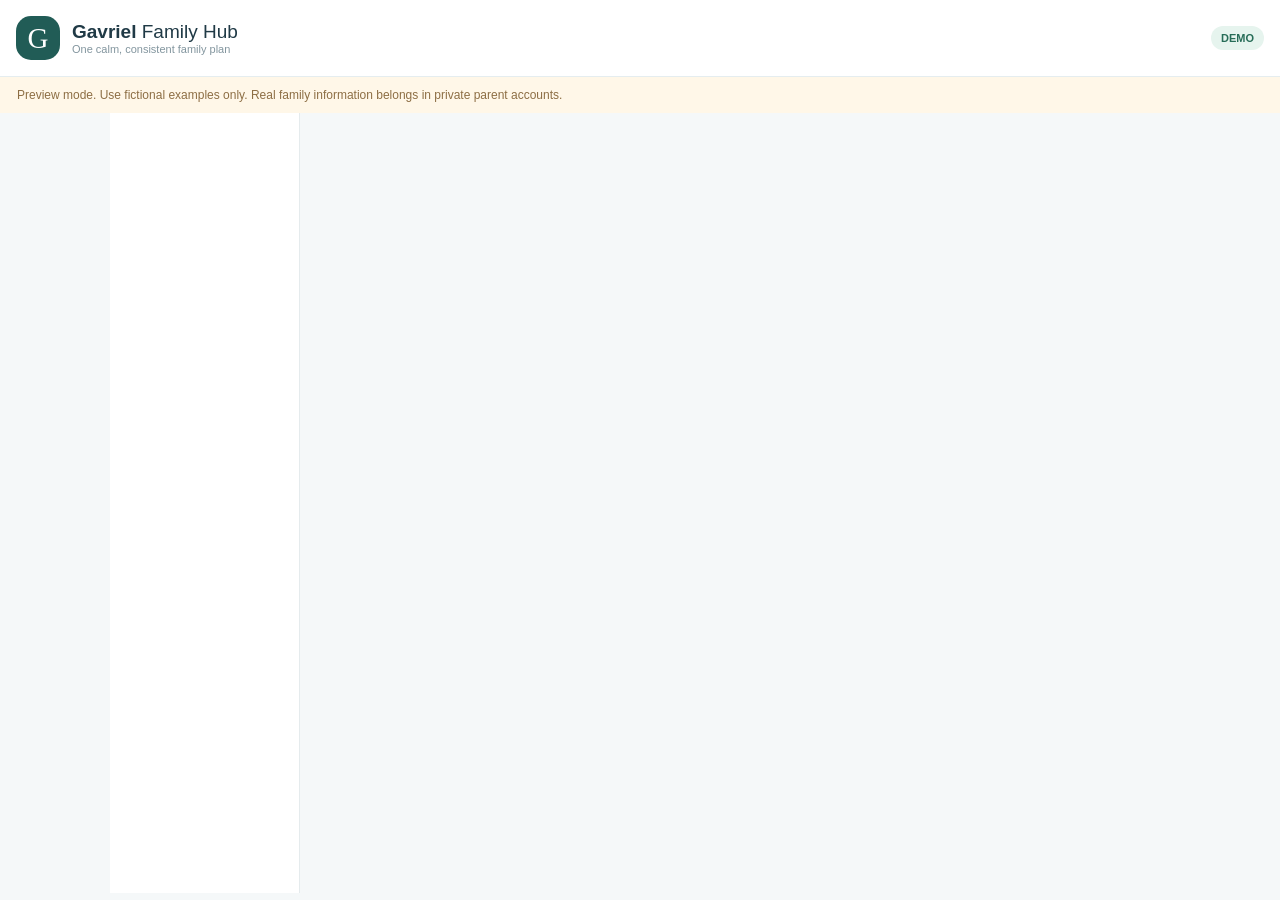
==== commit d4588c15: "Build enhanced mobile family hub with visual routines, FIFA warnings, weekly patterns, wins, handove" ====
--- a/index.html
+++ b/index.html
@@ -1,108 +1,3 @@
 <!doctype html>
-<html lang="en">
-<head>
-<meta charset="utf-8"><meta name="viewport" content="width=device-width,initial-scale=1,viewport-fit=cover">
-<meta name="robots" content="noindex,nofollow"><meta name="theme-color" content="#19354c"><meta name="description" content="A private shared care calendar and family dashboard for Gavriel.">
-<title>Gavriel • Family Hub</title>
-<style>
-:root{font-family:Inter,ui-sans-serif,system-ui,-apple-system,BlinkMacSystemFont,"Segoe UI",sans-serif;color:#172a38;background:#f4f6f7;font-synthesis:none}*{box-sizing:border-box}button,input,select,textarea{font:inherit}button{cursor:pointer}body{margin:0;min-height:100vh}h1,h2,h3,p{margin-top:0}h1{font-size:clamp(1.5rem,2.4vw,2rem);letter-spacing:-.04em}h2{font-size:1.08rem;letter-spacing:-.02em}h3{font-size:.96rem}p{line-height:1.5}label{font-weight:650;font-size:.83rem;color:#365368}input,textarea,select{width:100%;border:1px solid #ccd7db;background:white;border-radius:11px;padding:12px;color:#172a38;outline-offset:2px}input:focus,textarea:focus,select:focus{outline:2px solid #8ebbb5;border-color:#8ebbb5}textarea{min-height:95px;resize:vertical}.hidden{display:none!important}.muted{color:#617789}.small{font-size:.82rem}.eyebrow{font-size:.76rem;text-transform:uppercase;letter-spacing:.09em;color:#718997;font-weight:750}.topbar{height:76px;background:#fff;border-bottom:1px solid #e4e9eb;display:flex;align-items:center;justify-content:space-between;padding:0 clamp(18px,4vw,48px);gap:18px;position:sticky;top:0;z-index:20}.brand{display:flex;align-items:center;gap:12px;min-width:0}.brand-icon{height:41px;width:41px;border-radius:13px;background:#19354c;color:#c7e4da;font-weight:800;display:grid;place-items:center;font-size:1.45rem;flex-shrink:0}.brand-name{font-weight:800;letter-spacing:-.025em;font-size:1.04rem;white-space:nowrap}.brand-name span{font-weight:500;color:#607889}.brand-sub{font-size:.72rem;color:#718392;letter-spacing:.02em}.top-actions{display:flex;align-items:center;gap:12px}.status{border-radius:100px;background:#fef3dc;color:#865f21;padding:7px 12px;font-size:.75rem;font-weight:700;white-space:nowrap}.status.connected{background:#e4f5ed;color:#1b7655}.status.warning{background:#fff1ee;color:#9c4a3d}.text-button{border:0;background:none;color:#316d81;font-weight:650;padding:8px}.frame{display:flex;max-width:1470px;margin:auto}.sidebar{width:230px;min-height:calc(100vh - 76px);padding:31px 16px;flex-shrink:0;display:flex;flex-direction:column;gap:28px;border-right:1px solid #e5ebed}.sidebar nav{display:flex;flex-direction:column;gap:7px}.nav-btn{display:flex;align-items:center;gap:12px;width:100%;text-align:left;padding:13px 15px;border:0;border-radius:13px;background:none;color:#547082;font-weight:650;transition:background .15s}.nav-btn.active{background:#dcebe8;color:#173e47}.nav-symbol{width:23px;text-align:center;font-size:1.1rem}.sidebar-foot{background:#e9eff0;border-radius:15px;padding:17px;font-size:.8rem;color:#526d7b;margin-top:auto}.sidebar-foot p{margin:6px 0 0}.tiny-title{font-size:.78rem;font-weight:800;color:#1b414d}.mobile-nav{display:none}main{width:100%;padding:35px clamp(18px,3.5vw,44px) 95px;min-width:0}.page-heading{display:flex;align-items:flex-start;justify-content:space-between;gap:16px;margin-bottom:24px}.page-heading h1{margin:4px 0 7px}.page-heading p{margin-bottom:0}.button{display:inline-flex;align-items:center;justify-content:center;gap:8px;border:1px solid #19354c;border-radius:11px;background:#19354c;color:#fff;padding:11px 16px;font-weight:750;font-size:.87rem;min-height:43px}.button:hover{filter:brightness(1.08)}.button.secondary{background:#fff;border-color:#d2dcdf;color:#285061}.button.danger{background:#fff;border-color:#e4b9b0;color:#9a4339}.button.soft{background:#dcece7;color:#225349;border-color:#dcece7}.button.small{padding:8px 11px;min-height:33px;font-size:.78rem}.button:disabled{opacity:.55;cursor:not-allowed}.grid{display:grid;gap:18px}.grid.two{grid-template-columns:1.15fr .85fr}.grid.three{grid-template-columns:repeat(3,minmax(0,1fr))}.card{background:white;border:1px solid #e5ebec;border-radius:18px;padding:22px;box-shadow:0 3px 20px #142f3910;min-width:0}.card.feature{background:#19354c;color:white;border:none;padding:25px}.card.feature p,.card.feature .muted{color:#c3d6dc}.card-title{display:flex;align-items:center;justify-content:space-between;gap:8px;margin-bottom:18px}.card-title h2{margin:0}.pill{display:inline-flex;align-items:center;gap:5px;padding:5px 10px;border-radius:25px;font-size:.72rem;font-weight:750;background:#edf1f2;color:#4a6978}.pill.green{background:#e4f4e9;color:#38714b}.pill.coral{background:#fff0e9;color:#a25a3c}.pill.blue{background:#e7f1fb;color:#316993}.stack{display:flex;flex-direction:column;gap:14px}.spaced{display:flex;align-items:center;justify-content:space-between;gap:12px}.divider{height:1px;background:#e6edee;margin:16px 0}.stat{font-size:2.5rem;font-weight:850;letter-spacing:-.06em;margin:4px 0}.callout{background:#f2f6f3;border:1px solid #dfeae4;border-radius:13px;padding:14px 16px;color:#355d4e}.callout.safety{background:#fff6f1;border-color:#f3dfd4;color:#744b3a}.callout p{margin:5px 0 0}.steps{display:grid;gap:10px;counter-reset:step;list-style:none;padding:0;margin:0}.steps li{display:flex;align-items:flex-start;gap:11px;line-height:1.45;font-size:.88rem}.steps li::before{counter-increment:step;content:counter(step);width:24px;height:24px;background:#e1efeb;color:#2f6257;border-radius:50%;font-size:.75rem;font-weight:800;display:grid;place-items:center;flex-shrink:0}.feature .steps li::before{background:#36576b;color:#ecfbf5}.agenda-item{display:flex;align-items:flex-start;gap:12px;padding:13px 0;border-bottom:1px solid #eef2f3}.agenda-item:last-child{border-bottom:none}.dot{height:10px;width:10px;border-radius:50%;background:#729da8;flex-shrink:0;margin-top:5px}.dot.screen{background:#b67cbe}.dot.meal{background:#d6a55c}.dot.activity{background:#62ae82}.dot.school{background:#608fc8}.dot.therapy{background:#e48f87}.dot.other{background:#98a6b6}.agenda-body{min-width:0;flex:1}.agenda-title{font-size:.87rem;font-weight:750}.agenda-sub{color:#6f8793;font-size:.78rem;margin-top:3px}.agenda-actions{display:flex;gap:8px}.metric-row{display:flex;gap:8px;flex-wrap:wrap}.metric{background:#f2f5f5;border-radius:10px;padding:10px 14px;font-size:.85rem}.timer{font-variant-numeric:tabular-nums;font-size:clamp(2.4rem,6vw,4rem);font-weight:800;letter-spacing:-.06em;margin:9px 0}.timer.expired{color:#ffd2ac}.progress{background:#587282;height:10px;border-radius:20px;overflow:hidden;margin:14px 0}.progress-fill{background:#bce5d7;height:100%;border-radius:20px;transition:width .3s}.color-bar{width:4px;border-radius:10px;background:#81ad9d;align-self:stretch}.form-grid{display:grid;grid-template-columns:1fr 1fr;gap:14px}.form-field{display:flex;flex-direction:column;gap:6px}.form-field.wide{grid-column:1/-1}.form-actions{display:flex;gap:10px;justify-content:flex-end;flex-wrap:wrap;margin-top:18px}.calendar-head{display:flex;justify-content:space-between;align-items:center;gap:10px;margin-bottom:13px}.cal-controls{display:flex;gap:7px}.icon-btn{background:white;border:1px solid #dce4e7;width:38px;height:36px;border-radius:9px;color:#476777;font-weight:800;font-size:1.1rem}.cal-grid{display:grid;grid-template-columns:repeat(7,1fr);gap:5px}.weekday{text-align:center;color:#7b8e99;font-size:.71rem;font-weight:800;padding:8px 0}.day{min-height:98px;background:white;border:1px solid #e4e9eb;border-radius:10px;padding:8px;text-align:left;color:#26475c;display:flex;flex-direction:column;gap:4px;overflow:hidden}.day.outside{opacity:.35}.day.today{border:2px solid #367c77}.day.selected{background:#e8f3ef}.day-num{font-weight:750;font-size:.83rem}.day-events{font-size:.65rem;color:#5b7482;line-height:1.3}.day-marker{overflow:hidden;white-space:nowrap;text-overflow:ellipsis;background:#edf3f4;padding:3px 5px;border-radius:5px}.section-tabs{display:flex;gap:8px;flex-wrap:wrap;margin-bottom:18px}.tab-chip{border:1px solid #d6e0e3;border-radius:30px;padding:8px 14px;background:white;color:#4c6e7b;font-size:.79rem;font-weight:700}.tab-chip.active{background:#19354c;color:white;border-color:#19354c}.item-card{border:1px solid #e5ebeb;border-radius:13px;padding:15px;background:#fff}.item-card h3{margin:0 0 6px}.item-card p{margin:0;font-size:.83rem;color:#617987;white-space:pre-wrap}.item-row{display:flex;justify-content:space-between;align-items:flex-start;gap:14px}.empty{padding:25px;text-align:center;color:#738895;background:#f6f8f8;border-radius:12px;font-size:.86rem}.tag-line{display:flex;gap:7px;align-items:center;flex-wrap:wrap}.modal-backdrop{position:fixed;inset:0;z-index:60;background:#0a2737ad;display:flex;justify-content:center;align-items:center;padding:18px}.modal{background:#fff;border-radius:19px;box-shadow:0 18px 80px #0004;max-width:560px;width:100%;padding:23px;max-height:92dvh;overflow:auto}.modal-head{display:flex;justify-content:space-between;gap:10px;align-items:start;margin-bottom:15px}.close{border:0;background:#eef2f2;border-radius:50%;height:34px;width:34px;font-size:1.3rem;color:#5a7380}.gate{min-height:calc(100vh - 76px);display:flex;align-items:flex-start;justify-content:center;padding:65px 18px}.gate-box{width:min(100%,480px);padding:30px;background:white;border:1px solid #e3e9eb;border-radius:21px;box-shadow:0 8px 30px #0001}.gate-box h1{margin:0 0 9px}.gate-box .form-field{margin-bottom:16px}.gate-actions{display:flex;gap:10px;flex-wrap:wrap}.codebox{background:#edf3f4;padding:14px;border-radius:11px;word-break:break-all;font-family:ui-monospace,monospace;font-size:.82rem}.notice{background:#fff3e5;padding:12px 15px;border-radius:10px;color:#8d642d;font-size:.82rem;margin:12px 0}.choice{display:flex;gap:10px;align-items:center}.choice input{width:auto}#toast{position:fixed;bottom:25px;right:24px;z-index:80;background:#163649;color:white;border-radius:11px;padding:12px 19px;box-shadow:0 12px 30px #0002;display:none;font-size:.85rem;max-width:85vw}#toast.show{display:block}.danger-text{color:#a75548}.frequency{color:#738995;font-size:.78rem}.nutrition-note{background:#f7f4ee;border-radius:12px;padding:14px;color:#685d4d;font-size:.81rem}.right{margin-left:auto}.toolbar{display:flex;gap:8px;align-items:center;flex-wrap:wrap}.nowrap{white-space:nowrap}@media(max-width:950px){.grid.two{grid-template-columns:1fr}.grid.three{grid-template-columns:1fr 1fr}.sidebar{width:192px}main{padding:28px 23px 95px}}@media(max-width:710px){.topbar{height:67px;padding:0 13px}.brand-icon{height:37px;width:37px}.brand-name{font-size:.93rem}.brand-sub{font-size:.64rem}.top-actions{gap:4px}.status{max-width:120px;overflow:hidden;text-overflow:ellipsis;font-size:.65rem}.sidebar{display:none}main{padding:23px 14px 105px}.mobile-nav{position:fixed;bottom:0;left:0;right:0;height:72px;background:#fff;border-top:1px solid #dde7e7;display:flex;justify-content:space-around;align-items:center;z-index:30;padding-bottom:env(safe-area-inset-bottom)}.mobile-nav .nav-btn{display:flex;flex-direction:column;gap:2px;font-size:.58rem;text-align:center;justify-content:center;align-items:center;padding:7px 5px;width:auto;min-width:56px}.mobile-nav .nav-symbol{font-size:1.14rem}.grid.three{grid-template-columns:1fr}.card{padding:17px}.card.feature{padding:21px}.page-heading{flex-wrap:wrap}.page-heading .button{width:auto}.cal-grid{gap:2px}.day{padding:5px;min-height:78px;border-radius:7px}.day-events{font-size:.59rem}.day-marker{padding:2px 3px}.weekday{font-size:.61rem}.form-grid{grid-template-columns:1fr}.form-field.wide{grid-column:auto}.modal{padding:18px}.timer{font-size:3rem}}@media(max-width:380px){.brand-sub{display:none}.day{min-height:65px}.day-marker{display:none}.nav-btn{min-width:47px!important}}
-
-</style>
-</head>
-<body>
-<div id="app">
-  <header class="topbar"><div class="brand"><div class="brand-icon">G</div><div><div class="brand-name">Gavriel <span>Family Hub</span></div><div class="brand-sub">One calm, consistent family plan</div></div></div><div class="top-actions"><span class="status" id="syncStatus">Preview • This device only</span><button id="signoutBtn" class="text-button hidden">Sign out</button></div></header>
-  <div id="entryGate" class="gate hidden"></div>
-  <div id="workspace">
-    <div class="frame">
-      <aside class="sidebar"><nav id="nav" aria-label="Main navigation"></nav><div class="sidebar-foot"><div class="tiny-title">Family agreement</div><p>Safety first. Calm voices. Predictable limits. Practice and praise.</p></div></aside>
-      <main id="view" tabindex="-1"></main>
-    </div>
-    <nav id="mobileNav" class="mobile-nav" aria-label="Mobile navigation"></nav>
-  </div>
-</div>
-<div id="modalRoot"></div><div id="toast" role="status" aria-live="polite"></div>
-<script>// Paste credentials from a NEW dedicated Supabase project here.
-// The publishable key is designed for browser use. NEVER use a secret/service-role key.
-window.GAVRIEL_CONFIG = {
-  supabaseUrl: "",
-  supabasePublishableKey: ""
-};
-</script>
-<script type="module">
-/* Gavriel Family Hub · static PWA · private cloud mode or local preview */
-const CONFIG=window.GAVRIEL_CONFIG||{};
-const CLOUD=Boolean(CONFIG.supabaseUrl&&CONFIG.supabasePublishableKey);
-const DEMO_KEY='gavriel-hub-preview-v1';
-const pages=[['home','⌂','Today'],['calendar','▦','Calendar'],['screens','◷','Screens'],['food','♧','Food'],['needs','◇','Needs'],['incidents','◎','Log'],['settings','⚙','Settings']];
-const types={school:'School',screen:'Screen time',meal:'Meal',activity:'Activity',therapy:'Appointment',other:'Other'};
-const safetySteps=['Separate children calmly and check the sibling who was hurt.','Say one brief line: “I won’t let you hit. We keep everyone safe.”','Reduce talking and demands until everyone is calm.','Later, practice a safer way to ask for attention or space.','Record what happened immediately before and after, without blame.'];
-const state={mode:CLOUD?'cloud':'preview',client:null,user:null,household:null,items:[],page:'home',month:new Date(new Date().getFullYear(),new Date().getMonth(),1),selected:localISO(new Date()),filter:'all',gate:'login',busy:false};
-const $=s=>document.querySelector(s);
-const e=s=>String(s??'').replace(/[&<>"']/g,c=>({'&':'&amp;','<':'&lt;','>':'&gt;','"':'&quot;',"'":'&#39;'}[c]));
-const fmt=n=>new Intl.DateTimeFormat('en-IL',{month:'short',day:'numeric',year:'numeric'}).format(n);
-const formatDate=s=>s?fmt(new Date(`${s}T12:00:00`)):'';
-const readableTime=s=>s||'';
-const field=(name,label,value='',attrs='',wide=false,tag='input')=>`<div class="form-field${wide?' wide':''}"><label for="field-${e(name)}">${e(label)}</label>${tag==='textarea'?`<textarea id="field-${e(name)}" name="${e(name)}" ${attrs}>${e(value)}</textarea>`:`<input id="field-${e(name)}" name="${e(name)}" value="${e(value)}" ${attrs}>`}</div>`;
-const dropdown=(name,label,options,value,wide=false)=>`<div class="form-field${wide?' wide':''}"><label for="field-${name}">${e(label)}</label><select name="${name}" id="field-${name}">${options.map(o=>`<option value="${e(o[0])}" ${value===o[0]?'selected':''}>${e(o[1])}</option>`).join('')}</select></div>`;
-function localISO(d){const y=d.getFullYear(),m=String(d.getMonth()+1).padStart(2,'0'),day=String(d.getDate()).padStart(2,'0');return `${y}-${m}-${day}`}
-function nowTime(){const d=new Date();return `${String(d.getHours()).padStart(2,'0')}:${String(d.getMinutes()).padStart(2,'0')}`}
-const uid=()=>crypto.randomUUID();
-const records=k=>state.items.filter(x=>x.kind===k);
-const itemById=id=>state.items.find(x=>x.id===id);
-function toast(msg){const t=$('#toast');t.textContent=msg;t.classList.add('show');clearTimeout(window.__toast);window.__toast=setTimeout(()=>t.classList.remove('show'),3200)}
-function setStatus(label,cls=''){const x=$('#syncStatus');x.textContent=label;x.className='status '+cls}
-function renderNav(){const nav=pages.map(([id,symbol,label])=>`<button class="nav-btn ${state.page===id?'active':''}" data-page="${id}" type="button"><span class="nav-symbol">${symbol}</span><span>${label}</span></button>`).join('');$('#nav').innerHTML=nav;$('#mobileNav').innerHTML=nav}
-function header(title,subtitle,action=''){return `<div class="page-heading"><div><div class="eyebrow">Gavriel's shared family plan</div><h1>${title}</h1><p class="muted small">${subtitle}</p></div>${action}</div>`}
-function cardTitle(title,right=''){return `<div class="card-title"><h2>${title}</h2>${right}</div>`}
-function empty(text){return `<div class="empty">${e(text)}</div>`}
-function occurs(x,date){if(x.kind!=='schedule')return false;const p=x.payload;if(p.date===date)return true;if(p.repeat==='weekly'&&p.date<date){return new Date(p.date+'T12:00:00').getDay()===new Date(date+'T12:00:00').getDay()}return false}
-function daily(date){return records('schedule').filter(x=>occurs(x,date)).sort((a,b)=>(a.payload.time||'').localeCompare(b.payload.time||''))}
-function agendaItem(x,actions=false){const p=x.payload;return `<div class="agenda-item"><span class="dot ${e(p.category||'other')}"></span><div class="agenda-body"><div class="agenda-title">${e(p.title)}</div><div class="agenda-sub">${p.time?e(p.time):'All day'}${p.end_time?' – '+e(p.end_time):''} · ${e(types[p.category]||'Other')}${p.repeat==='weekly'?' · Weekly':''}${p.note?' · '+e(p.note):''}</div></div>${actions?`<div class="agenda-actions"><button class="button secondary small" data-action="edit-event" data-id="${x.id}">Edit</button></div>`:''}</div>`}
-function nextEvents(){const list=[];for(let i=0;i<8;i++){const d=new Date();d.setDate(d.getDate()+i);const date=localISO(d);for(const it of daily(date))list.push({it,date})}return list.slice(0,5)}
-function getActive(){return records('screen').filter(x=>x.payload.status==='running').sort((a,b)=>b.payload.started_at.localeCompare(a.payload.started_at))[0]}
-function activeRemaining(x){return Math.floor((new Date(x.payload.ends_at).getTime()-Date.now())/1000)}
-function timerText(sec){const sign=sec<0?'−':'';const abs=Math.abs(sec);return sign+String(Math.floor(abs/3600)).padStart(2,'0')+':'+String(Math.floor(abs%3600/60)).padStart(2,'0')+':'+String(abs%60).padStart(2,'0')}
-function screenWidget(brief=false){const a=getActive();if(!a)return `<div class="${brief?'':'callout'}"><div class="eyebrow">No active device session</div><p class="${brief?'muted':''} small">Agree on the end time before handing over the controller.</p><button class="button ${brief?'secondary':''}" data-action="new-session">Start a device session</button></div>`;const p=a.payload,remaining=activeRemaining(a),duration=(new Date(p.ends_at)-new Date(p.started_at))/1000,percent=Math.max(0,Math.min(100,100*remaining/duration));return `<div class="eyebrow">${e(p.game||'Device')} • session ${remaining>0?'running':'finished'}</div><div class="timer ${remaining<=0?'expired':''}" id="liveTimer">${remaining>0?timerText(remaining):'Time is up'}</div><div class="progress"><div class="progress-fill" id="timerFill" style="width:${percent}%"></div></div><p class="small ${brief?'':'muted'}">Expected handover: ${new Date(p.ends_at).toLocaleTimeString('en-IL',{hour:'2-digit',minute:'2-digit'})}. A timer is a cue, not permission to grab the device.</p><button class="button ${brief?'secondary':'soft'}" data-action="finish-session" data-id="${a.id}">Handover completed</button>`}
-function renderHome(){const upcoming=nextEvents(),today=localISO(new Date());return `${header('Today, together',`${new Date().toLocaleDateString('en-IL',{weekday:'long',month:'long',day:'numeric'})} · Clear routines and calm, shared boundaries`,`<button class="button" data-action="new-event">+ Add schedule</button>`)}<div class="grid two"><div class="stack"><div class="card feature">${cardTitle('Device time',`<span class="pill">${CLOUD?'Shared across phones':'Preview only'}</span>`)}${screenWidget(true)}</div><div class="card">${cardTitle('Today & coming up',`<button class="button secondary small" data-page="calendar">Calendar</button>`)}${upcoming.length?upcoming.map(({it,date})=>`<div class="small muted" style="margin:11px 0 0">${date===today?'Today':formatDate(date)}</div>${agendaItem(it)}`).join(''):empty('Nothing scheduled yet. Add school, meals, therapy, movement, and screen time.')}</div></div><div class="stack"><div class="card"><div class="tag-line" style="margin-bottom:12px"><span class="pill coral">Safety first</span><span class="pill">For both parents</span></div>${cardTitle('If hitting happens') }<ol class="steps">${safetySteps.map(s=>`<li>${e(s)}</li>`).join('')}</ol><div class="divider"></div><button class="button secondary small" data-action="new-incident">Record what happened</button></div><div class="card">${cardTitle('Today’s focus')}<div class="callout"><strong>Predictability over punishment</strong><p class="small">Set screen limits before playing. Give warnings. Keep siblings safe. Praise safe choices immediately.</p></div><div class="divider"></div><div class="metric-row"><div class="metric"><strong>${daily(today).length}</strong><div class="muted small">Scheduled items</div></div><div class="metric"><strong>${records('incident').filter(x=>x.payload.date===today).length}</strong><div class="muted small">Logs today</div></div></div></div></div></div>`}
-function renderCalendar(){let y=state.month.getFullYear(),m=state.month.getMonth(),offset=new Date(y,m,1).getDay(),days=new Date(y,m+1,0).getDate(),cells=[];for(let i=0;i<42;i++){const day=i-offset+1,d=new Date(y,m,day),date=localISO(d),events=daily(date),inside=d.getMonth()===m;cells.push(`<button class="day ${inside?'':'outside'} ${date===localISO(new Date())?'today':''} ${state.selected===date?'selected':''}" data-action="select-day" data-date="${date}"><span class="day-num">${d.getDate()}</span><div class="day-events">${events.slice(0,2).map(x=>`<div class="day-marker">${e(x.payload.title)}</div>`).join('')}${events.length>2?`+${events.length-2} more`:''}</div></button>`)}return `${header('Family calendar','School, FIFA, meals, exercise, appointments, and transitions in one place.',`<button class="button" data-action="new-event">+ Add event</button>`)}<div class="grid two"><div class="card" style="min-width:0"><div class="calendar-head"><h2 style="margin:0">${state.month.toLocaleDateString('en-IL',{month:'long',year:'numeric'})}</h2><div class="cal-controls"><button class="icon-btn" data-action="month-prev" aria-label="Previous month">‹</button><button class="button secondary small" data-action="month-today">Today</button><button class="icon-btn" data-action="month-next" aria-label="Next month">›</button></div></div><div class="cal-grid">${['Sun','Mon','Tue','Wed','Thu','Fri','Sat'].map(x=>`<div class="weekday">${x}</div>`).join('')}${cells.join('')}</div></div><div class="card">${cardTitle(formatDate(state.selected),`<button class="button secondary small" data-action="new-event" data-date="${state.selected}">+ Add</button>`)}${daily(state.selected).length?daily(state.selected).map(x=>agendaItem(x,true)).join(''):empty('No events this day.')}</div></div>`}
-function renderScreens(){const sessions=records('screen').sort((a,b)=>b.payload.started_at.localeCompare(a.payload.started_at)).slice(0,8);return `${header('Devices & FIFA','A visible end time, calm warnings, and predictable handovers.',!getActive()?`<button class="button" data-action="new-session">+ Start session</button>`:'')}<div class="grid two"><div class="card feature">${cardTitle('Current session')} ${screenWidget(true)}</div><div class="card">${cardTitle('How we handle transitions')}<ol class="steps"><li>Say the game and finish time before starting.</li><li>Warn at 10 and 5 minutes; plan to finish the current match.</li><li>At the end: “FIFA is finished. You can play at the next scheduled time.”</li><li>If he protests, stay calm, keep the boundary, and protect siblings.</li><li>When calm, recognize a successful handover.</li></ol><div class="notice">Trial starting limit: 30 minutes. This is adjustable, not a medical recommendation.</div></div></div><div class="card" style="margin-top:18px">${cardTitle('Session history')}${sessions.length?sessions.map(x=>`<div class="agenda-item"><span class="dot screen"></span><div class="agenda-body"><div class="agenda-title">${e(x.payload.game||'Device')}</div><div class="agenda-sub">${new Date(x.payload.started_at).toLocaleString('en-IL',{dateStyle:'medium',timeStyle:'short'})} · ${x.payload.minutes} min · ${x.payload.status==='finished'?'Handover recorded':activeRemaining(x)>0?'Playing':'Time expired — handover pending'}</div></div></div>`).join(''):empty('No sessions recorded yet.')}</div>`}
-function renderFood(){const foods=records('food'),cats=[['safe','Reliable foods'],['meal','Meal ideas'],['try','Foods to explore'],['avoid','Avoid / allergies']];return `${header('Food & meals','Track preferences, routines, and food considerations without making assumptions about diet.',`<button class="button" data-action="new-food">+ Add food</button>`)}<div class="grid two">${cats.map(([key,label])=>`<div class="card">${cardTitle(label,`<span class="pill">${foods.filter(x=>x.payload.category===key).length}</span>`)}<div class="stack">${foods.filter(x=>x.payload.category===key).length?foods.filter(x=>x.payload.category===key).map(x=>itemCard(x,'food')).join(''):empty('Nothing recorded yet.')}</div></div>`).join('')}</div><div class="nutrition-note" style="margin-top:18px">No autism-specific diet is presumed. Record confirmed allergies distinctly from ordinary dislikes; discuss dietary restrictions and nutritional concerns with Gavriel's clinician or dietitian.</div>`}
-function itemCard(x,kind){return `<div class="item-card"><div class="item-row"><div><h3>${e(x.payload.name)}</h3><p>${e(x.payload.details||x.payload.notes||'')}</p></div><div class="toolbar"><button class="button secondary small" data-action="edit-${kind}" data-id="${x.id}">Edit</button></div></div></div>`}
-function renderNeeds(){const groups=[['strength','Interests & strengths'],['trigger','Triggers to notice'],['support','Things that help'],['communication','Communication preferences']];return `${header('Gavriel’s needs','A shared reference for what works for him—not assumptions about autism.',`<button class="button" data-action="new-need">+ Add insight</button>`)}<div class="grid two">${groups.map(([key,label])=>`<div class="card">${cardTitle(label,`<span class="pill">${records('need').filter(x=>x.payload.category===key).length}</span>`)}<div class="stack">${records('need').filter(x=>x.payload.category===key).length?records('need').filter(x=>x.payload.category===key).map(x=>itemCard(x,'need')).join(''):empty('Add what you have personally observed.')}</div></div>`).join('')}</div><div class="card" style="margin-top:18px">${cardTitle('Our shared response plan')}<ol class="steps">${safetySteps.map(s=>`<li>${e(s)}</li>`).join('')}</ol><p class="small muted" style="margin-top:16px">Physical hitting that hurts warrants professional assessment and parent coaching. This tool is for coordination and observation, not diagnosis or treatment.</p></div>`}
-function incidentCard(x){const p=x.payload;return `<div class="item-card"><div class="item-row"><div><div class="tag-line"><span class="pill coral">${e(p.level||'Incident')}</span><span class="frequency">${e(p.date)} ${e(p.time||'')}</span></div><h3 style="margin-top:9px">${e(p.behavior||'Behavior recorded')}</h3><p><strong>Before:</strong> ${e(p.before||'Not noted')}<br><strong>After:</strong> ${e(p.after||'Not noted')}${p.notes?'<br><strong>Notes:</strong> '+e(p.notes):''}</p></div><button class="button secondary small" data-action="edit-incident" data-id="${x.id}">Edit</button></div></div>`}
-function renderIncidents(){const list=records('incident').sort((a,b)=>((b.payload.date||'')+(b.payload.time||'')).localeCompare((a.payload.date||'')+(a.payload.time||'')));return `${header('Behavior observations','Neutral notes to help discover patterns, not a punishment tracker.',`<button class="button" data-action="new-incident">+ Record incident</button>`)}<div class="callout safety" style="margin-bottom:18px"><strong>Immediate safety</strong><p class="small">When hitting happens, separate children, check injuries, reduce verbal demands, and stay nearby. For imminent serious danger, seek urgent local help.</p></div><div class="grid two"><div class="card">${cardTitle('What to record')}<p class="small muted">Use the ABC pattern: <strong>A</strong>ntecedent (what happened right before), <strong>B</strong>ehavior (what you saw), <strong>C</strong>onsequence (what happened immediately after). Include sleep, pain, food, noise, or transitions if relevant.</p><div class="callout"><strong>Look for patterns</strong><p class="small">Record observations consistently, even when the trigger is unclear. Share them with a qualified autism-experienced professional.</p></div></div><div class="card">${cardTitle('Recent incidents',`<span class="pill">${list.length} logged</span>`)}<div class="stack">${list.length?list.slice(0,30).map(incidentCard).join(''):empty('No incidents recorded.')}</div></div></div>`}
-function exportJSON(){const content=JSON.stringify({exported_at:new Date().toISOString(),household_name:state.household?.name||'Preview',records:state.items},null,2);download(`gavriel-hub-backup-${localISO(new Date())}.json`,content,'application/json')}
-function icsEscape(v){return String(v||'').replace(/\\/g,'\\\\').replace(/\n/g,'\\n').replace(/;/g,'\\;').replace(/,/g,'\\,')}
-function icsDate(date,time){return date.replaceAll('-','')+(time?'T'+time.replace(':','')+'00':'')}
-function exportICS(){const events=records('schedule');const lines=['BEGIN:VCALENDAR','VERSION:2.0','PRODID:-//Gavriel Family Hub//EN','CALSCALE:GREGORIAN'];for(const x of events){const p=x.payload,allDay=!p.time;lines.push('BEGIN:VEVENT',`UID:${x.id}@gavriel-hub`,`DTSTAMP:${new Date().toISOString().replace(/[-:]/g,'').split('.')[0]}Z`,`SUMMARY:${icsEscape(p.title)}`,`DTSTART${allDay?';VALUE=DATE':''}:${icsDate(p.date,p.time)}`);if(p.end_time)lines.push(`DTEND:${icsDate(p.date,p.end_time)}`);else if(!allDay){const d=new Date(`${p.date}T${p.time}:00`);d.setMinutes(d.getMinutes()+30);lines.push(`DTEND:${icsDate(localISO(d),nowTimeFrom(d))}`)}else{const d=new Date(p.date+'T12:00:00');d.setDate(d.getDate()+1);lines.push(`DTEND;VALUE=DATE:${icsDate(localISO(d))}`)}if(p.repeat==='weekly')lines.push('RRULE:FREQ=WEEKLY');if(p.note)lines.push(`DESCRIPTION:${icsEscape(p.note)}`);lines.push('END:VEVENT')}lines.push('END:VCALENDAR');download('gavriel-family-calendar.ics',lines.join('\r\n'),'text/calendar')}
-function nowTimeFrom(d){return String(d.getHours()).padStart(2,'0')+':'+String(d.getMinutes()).padStart(2,'0')}
-function download(name,content,type){const b=new Blob([content],{type}),url=URL.createObjectURL(b),a=document.createElement('a');a.href=url;a.download=name;a.click();setTimeout(()=>URL.revokeObjectURL(url),1000)}
-function renderSettings(){const family=state.household;return `${header('Family settings','Invite both parents and keep a backup of your notes.')}<div class="grid two"><div class="card">${cardTitle('Shared access')}<p class="small muted">${CLOUD?'Both parents sign in with their own email. Membership controls private access.':'This is a local preview. Data entered here stays in this browser and does not sync.'}</p>${CLOUD&&family?`<div class="eyebrow" style="margin:15px 0 8px">Private family invite code</div><div class="codebox">${e(family.invite_code)}</div><div class="toolbar" style="margin-top:14px"><button class="button secondary small" data-action="copy-code">Copy code</button><button class="button secondary small" data-action="rotate-code">Reset code</button></div><p class="small muted" style="margin-top:13px">Share privately only with Miriam Rachel. Anyone with this code and a confirmed account may join.</p>`:`<div class="notice">To enable cloud sync, create a dedicated Supabase project and enter its URL and publishable key in config.js before deploying.</div>`}</div><div class="card">${cardTitle('Export & backups')}<p class="small muted">Export a private backup of your app records, or export a snapshot of scheduled events to Apple Calendar.</p><div class="stack"><button class="button secondary" data-action="export-json">Export full backup (.json)</button><button class="button secondary" data-action="export-ics">Export calendar (.ics)</button></div><div class="notice">Apple Calendar import is one-way and does not update automatically. Live parent-to-parent syncing happens inside this app when cloud mode is configured.</div></div></div><div class="card" style="margin-top:18px">${cardTitle('Privacy & safety')}<p class="small muted">Keep this application private. Behavior logs may contain sensitive information about a child. Do not share account links or invite codes publicly. Both parents should use their own logins and protect their phones with passcodes. The family hub does not replace professional assessment or emergency services.</p></div>`}
-function render(){renderNav();let html=({home:renderHome,calendar:renderCalendar,screens:renderScreens,food:renderFood,needs:renderNeeds,incidents:renderIncidents,settings:renderSettings}[state.page]||renderHome)();$('#view').innerHTML=html}
-function showModal(title,body,kind=''){const root=$('#modalRoot');root.innerHTML=`<div class="modal-backdrop" data-action="close-backdrop"><div class="modal" role="dialog" aria-modal="true" aria-label="${e(title)}"><div class="modal-head"><h2>${e(title)}</h2><button class="close" aria-label="Close dialog" data-action="close">×</button></div>${body}</div></div>`;root.querySelector('input,select,textarea,button')?.focus()}
-function closeModal(){$('#modalRoot').innerHTML=''}
-function formFooter(action='Save',withDelete=false,id=''){return `<div class="form-actions">${withDelete?`<button type="button" class="button danger right" data-action="delete-record" data-id="${id}">Delete</button>`:''}<button type="button" class="button secondary" data-action="close">Cancel</button><button type="submit" class="button">${action}</button></div>`}
-function scheduleModal(id='',date=state.selected){const x=id?itemById(id):null,p=x?.payload||{};showModal(id?'Edit schedule':'Add schedule event',`<form id="eventForm" data-id="${e(id)}"><div class="form-grid">${field('title','Event name',p.title,'required maxlength="110"',true)}${dropdown('category','Category',Object.entries(types),p.category||'school')}${dropdown('repeat','Repeat',[['none','One time'],['weekly','Every week']],p.repeat||'none')}${field('date','Starting date',p.date||date,'type="date" required')}${field('time','Start time',p.time||'','type="time"')}${field('end_time','End time (optional)',p.end_time||'','type="time"')}${field('note','Notes / preparation',p.note||'','placeholder="e.g., 5-minute warning before leaving"',true,'textarea')}</div>${formFooter('Save event',Boolean(id),id)}</form>`)}
-function screenModal(){if(getActive()){toast('Finish the current session first.');return}showModal('Start a device session',`<form id="screenForm"><div class="callout"><strong>Agree first</strong><p class="small">Tell Gavriel the end time before handing over the device. A visual countdown stays visible on both phones.</p></div><div class="form-grid" style="margin-top:18px">${dropdown('game','Activity',[['FIFA','FIFA'],['Other game','Other game'],['YouTube / video','YouTube / video'],['Other device','Other device']],'FIFA')}${dropdown('minutes','Duration',[['10','10 minutes'],['15','15 minutes'],['20','20 minutes'],['30','30 minutes (trial)'],['40','40 minutes'],['45','45 minutes'],['60','60 minutes']],'30')}</div>${formFooter('Start countdown')}</form>`)}
-function foodModal(id=''){const x=id?itemById(id):null,p=x?.payload||{};showModal(id?'Edit food':'Add food or meal',`<form id="foodForm" data-id="${e(id)}"><div class="form-grid">${field('name','Food / meal',p.name||'','required maxlength="100"',true)}${dropdown('category','Category',[['safe','Reliable food'],['meal','Meal idea'],['try','Food to explore'],['avoid','Avoid / allergy']],p.category||'safe',true)}${field('notes','Preferences, ingredients, preparation, or confirmed allergies',p.notes||'','maxlength="1000"',true,'textarea')}</div>${formFooter('Save food',Boolean(id),id)}</form>`)}
-function needModal(id=''){const x=id?itemById(id):null,p=x?.payload||{};showModal(id?'Edit insight':'Add insight about Gavriel',`<form id="needForm" data-id="${e(id)}"><div class="form-grid">${field('name','Short title',p.name||'','required maxlength="120"',true)}${dropdown('category','Type',[['strength','Interest / strength'],['trigger','Possible trigger'],['support','What helps'],['communication','Communication preference']],p.category||'support',true)}${field('details','What have you actually observed?',p.details||'','maxlength="1600"',true,'textarea')}</div>${formFooter('Save insight',Boolean(id),id)}</form>`)}
-function incidentModal(id=''){const x=id?itemById(id):null,p=x?.payload||{};showModal(id?'Edit observation':'Record an incident',`<form id="incidentForm" data-id="${e(id)}"><p class="small muted">Describe only what you observed, without labeling Gavriel as bad or assuming motives.</p><div class="form-grid">${field('date','Date',p.date||localISO(new Date()),'type="date" required')}${field('time','Time',p.time||nowTime(),'type="time"')}${dropdown('level','Severity',[['A · Light','A · Light'],['B · Painful','B · Painful'],['C · Injury','C · Injury'],['D · Unpredictable','D · Unpredictable']],p.level||'B · Painful')}${dropdown('target','Who was affected?', [['Sibling','Sibling'],['Parent','Parent'],['Other','Other'],['Nobody','Nobody']],p.target||'Sibling')}${field('before','What happened right before?',p.before||'','placeholder="Device transition, teasing, walking past, unclear…"',true,'textarea')}${field('behavior','What exactly happened?',p.behavior||'','required placeholder="Hit with open hand, shouted, threw object…"',true,'textarea')}${field('after','What happened right afterward?',p.after||'','placeholder="We separated the children; sibling moved away…"',true,'textarea')}${field('notes','Other context (sleep, noise, pain, hunger)',p.notes||'','',true,'textarea')}</div>${formFooter('Save observation',Boolean(id),id)}</form>`)}
-function serialForm(f){return Object.fromEntries(new FormData(f).entries())}
-async function save(kind,payload,id=''){if(state.busy)return;state.busy=true;try{if(CLOUD){let query;if(id){query=state.client.from('family_records').update({payload,updated_at:new Date().toISOString()}).eq('id',id).eq('household_id',state.household.id).select().single()}else{query=state.client.from('family_records').insert({household_id:state.household.id,kind,payload,created_by:state.user.id}).select().single()}const {data,error}=await query;if(error)throw error;state.items=id?state.items.map(x=>x.id===id?data:x):[data,...state.items]}else{const entry={id:id||uid(),kind,payload,updated_at:new Date().toISOString(),created_at:id?itemById(id)?.created_at:new Date().toISOString()};state.items=id?state.items.map(x=>x.id===id?entry:x):[entry,...state.items];saveDemo()}closeModal();render();toast('Saved successfully.')}catch(err){toast('Could not save: '+err.message)}finally{state.busy=false}}
-async function remove(id){if(!confirm('Delete this record?'))return;try{if(CLOUD){const {error}=await state.client.from('family_records').delete().eq('id',id).eq('household_id',state.household.id);if(error)throw error}state.items=state.items.filter(x=>x.id!==id);if(!CLOUD)saveDemo();closeModal();render();toast('Record deleted.')}catch(err){toast(err.message)}}
-function saveDemo(){try{localStorage.setItem(DEMO_KEY,JSON.stringify(state.items))}catch(err){toast('Browser storage is full. Export a backup.')}}
-async function finishSession(id){const x=itemById(id);if(!x)return;await save('screen',{...x.payload,status:'finished',finished_at:new Date().toISOString()},id)}
-function renderGate(mode='login'){state.gate=mode;$('#workspace').classList.add('hidden');$('#entryGate').classList.remove('hidden');const intro=`<div class="eyebrow">Private family access</div><h1>${mode==='login'?'Welcome to the family hub':mode==='setup'?'Set up your family':'Join your family'}</h1>`;let content;if(mode==='login'){content=`<p class="muted small">Sign in with your email. You and Miriam Rachel will each have a private login to the same shared schedule.</p><form id="emailForm">${field('email','Your email','','type="email" autocomplete="email" required',true)}<div class="form-actions"><button class="button" type="submit">Email me a sign-in link</button></div></form><p class="muted small">Check your inbox. This is a private app, not a public family website.</p>`}else if(mode==='setup'){content=`<p class="muted small">Create a new family space, or join the family your spouse already created.</p><form id="createFamilyForm">${field('name','Space name','Gavriel Family Hub','required maxlength="90"')}<div class="form-actions"><button type="submit" class="button">Create private family space</button></div></form><div class="divider"></div><button class="button secondary" data-action="show-join">I have an invite code</button>`}else{content=`<p class="muted small">Ask the other parent to copy the family invite code from Settings.</p><form id="joinFamilyForm">${field('code','Private invite code','','required minlength="32" maxlength="100"')}<div class="form-actions"><button type="button" class="button secondary" data-action="show-setup">Back</button><button class="button" type="submit">Join family</button></div></form>`}$('#entryGate').innerHTML=`<div class="gate-box">${intro}${content}</div>`}
-async function initCloud(){setStatus('Connecting…');try{const lib=await import('https://esm.sh/@supabase/supabase-js@2.118.0');state.client=lib.createClient(CONFIG.supabaseUrl,CONFIG.supabasePublishableKey);const {data,error}=await state.client.auth.getSession();if(error)throw error;state.user=data.session?.user||null;state.client.auth.onAuthStateChange((event,session)=>{if(event==='SIGNED_IN'||event==='SIGNED_OUT'){setTimeout(async()=>{state.user=session?.user||null;if(state.user)await loadFamily();else{state.household=null;renderGate('login')}},0)}});if(state.user)await loadFamily();else{renderGate('login');setStatus('Private login required')}}catch(err){setStatus('Connection problem','warning');renderGate('login');toast('Cloud setup issue: '+err.message)}}
-async function loadFamily(){const {data,error}=await state.client.from('family_members').select('household_id').eq('user_id',state.user.id).limit(1);if(error)throw error;if(!data?.length){renderGate('setup');setStatus('Create or join family','warning');return}const {data:family,error:ferr}=await state.client.from('households').select('*').eq('id',data[0].household_id).single();if(ferr)throw ferr;state.household=family;$('#entryGate').classList.add('hidden');$('#workspace').classList.remove('hidden');$('#signoutBtn').classList.remove('hidden');setStatus('Shared • Cloud sync','connected');await refreshCloud();if(window.__familyChannel)state.client.removeChannel(window.__familyChannel);window.__familyChannel=state.client.channel('family-records-'+family.id).on('postgres_changes',{event:'*',schema:'public',table:'family_records',filter:`household_id=eq.${family.id}`},()=>{refreshCloud()}).subscribe()}
-async function refreshCloud(){if(!CLOUD||!state.household)return;try{const {data,error}=await state.client.from('family_records').select('*').eq('household_id',state.household.id).order('created_at',{ascending:false});if(error)throw error;state.items=data;render();setStatus('Shared • Cloud sync','connected')}catch(err){setStatus('Sync unavailable','warning');console.error('Refresh error',err)}}
-async function createFamily(name){const {data,error}=await state.client.from('households').insert({name,owner_id:state.user.id}).select().single();if(error)throw error;const {error:joinError}=await state.client.from('family_members').insert({household_id:data.id,user_id:state.user.id,role:'owner'});if(joinError)throw joinError;await loadFamily();toast('Family space created. Share the code in Settings.')}
-async function joinFamily(code){const {error}=await state.client.rpc('join_household',{p_code:code.trim()});if(error)throw error;await loadFamily();toast('You joined the family space.')}
-async function rotateCode(){if(!state.household||state.household.owner_id!==state.user.id){toast('Only the parent who created the family can reset the code.');return}if(!confirm('Reset the invite code? The old code will stop working.'))return;const newCode=uid().replaceAll('-','')+uid().replaceAll('-','');const {data,error}=await state.client.from('households').update({invite_code:newCode}).eq('id',state.household.id).select().single();if(error){toast(error.message);return}state.household=data;render();toast('Invite code changed.')}
-function setupNavigation(){document.addEventListener('click',async ev=>{const b=ev.target.closest('[data-action],[data-page]');if(!b)return;if(b.dataset.page){state.page=b.dataset.page;render();window.scrollTo(0,0);return}const a=b.dataset.action,id=b.dataset.id||'';try{switch(a){case'close':closeModal();break;case'close-backdrop':if(ev.target===b)closeModal();break;case'new-event':scheduleModal('',b.dataset.date||state.selected);break;case'edit-event':scheduleModal(id);break;case'new-session':screenModal();break;case'finish-session':await finishSession(id);break;case'new-food':foodModal();break;case'edit-food':foodModal(id);break;case'new-need':needModal();break;case'edit-need':needModal(id);break;case'new-incident':incidentModal();break;case'edit-incident':incidentModal(id);break;case'delete-record':await remove(id);break;case'month-prev':state.month.setMonth(state.month.getMonth()-1);render();break;case'month-next':state.month.setMonth(state.month.getMonth()+1);render();break;case'month-today':state.month=new Date(new Date().getFullYear(),new Date().getMonth(),1);state.selected=localISO(new Date());render();break;case'select-day':state.selected=b.dataset.date;render();break;case'export-json':exportJSON();break;case'export-ics':exportICS();break;case'copy-code':await navigator.clipboard.writeText(state.household.invite_code);toast('Invite code copied. Share it privately.');break;case'rotate-code':await rotateCode();break;case'show-join':renderGate('join');break;case'show-setup':renderGate('setup');break;default:break}}catch(err){toast(err.message)}});document.addEventListener('submit',async ev=>{const f=ev.target;if(!['eventForm','screenForm','foodForm','needForm','incidentForm','emailForm','createFamilyForm','joinFamilyForm'].includes(f.id))return;ev.preventDefault();if(state.busy)return;const d=serialForm(f);try{if(f.id==='eventForm'){if(d.end_time&&d.time&&d.end_time<=d.time){toast('End time must be after start time.');return}await save('schedule',d,f.dataset.id);return}if(f.id==='foodForm'){await save('food',d,f.dataset.id);return}if(f.id==='needForm'){await save('need',d,f.dataset.id);return}if(f.id==='incidentForm'){await save('incident',d,f.dataset.id);return}if(f.id==='screenForm'){const mins=Number(d.minutes),started=new Date(),ends=new Date(started.getTime()+mins*60000);await save('screen',{game:d.game,minutes:mins,status:'running',started_at:started.toISOString(),ends_at:ends.toISOString()});return}state.busy=true;if(f.id==='emailForm'){const {error}=await state.client.auth.signInWithOtp({email:d.email.trim(),options:{emailRedirectTo:location.origin+location.pathname}});if(error)throw error;toast('Check your email for the sign-in link.')}if(f.id==='createFamilyForm')await createFamily(d.name.trim());if(f.id==='joinFamilyForm')await joinFamily(d.code)}catch(err){toast('Could not complete: '+err.message)}finally{state.busy=false}})}
-async function init(){setupNavigation();$('#signoutBtn').addEventListener('click',async()=>{if(state.client)await state.client.auth.signOut();state.user=null;state.household=null;$('#signoutBtn').classList.add('hidden');renderGate('login')});if(!CLOUD){try{state.items=JSON.parse(localStorage.getItem(DEMO_KEY)||'[]')}catch{state.items=[]}state.mode='preview';render();setStatus('Preview • Not synced');}else await initCloud();setInterval(()=>{const a=getActive(),v=$('#liveTimer');if(a&&v){const sec=activeRemaining(a),dur=(new Date(a.payload.ends_at)-new Date(a.payload.started_at))/1000;if(sec<=0){v.textContent='Time is up';v.classList.add('expired')}else{v.textContent=timerText(sec)}const f=$('#timerFill');if(f)f.style.width=Math.max(0,Math.min(100,100*sec/dur))+'%'}},1000);setInterval(()=>{if(CLOUD&&state.household&&document.visibilityState==='visible')refreshCloud()},20000);document.addEventListener('visibilitychange',()=>{if(document.visibilityState==='visible'&&CLOUD&&state.household)refreshCloud()});}
-init();
-
-</script>
-</body></html>+<html lang="en"><head><meta charset="utf-8"><meta name="viewport" content="width=device-width,initial-scale=1,viewport-fit=cover"><meta name="robots" content="noindex,nofollow"><meta name="theme-color" content="#215c56"><meta name="description" content="Gavriel Family Hub: shared routines, FIFA timer, achievements and parent planning."><title>Gavriel Family Hub</title><link rel="stylesheet" href="./enhanced.css?v=2"></head>
+<body><header class="top"><div class="logo"><div class="glyph">G</div><div>Gavriel <span style="font-weight:450">Family Hub</span><div class="muted" style="font-size:11px;font-weight:450">One calm, consistent family plan</div></div></div><div class="tag" id="status">DEMO</div></header><div id="notice" class="warn">Preview mode. Use fictional examples only. Real family information belongs in private parent accounts.</div><div class="shell"><aside class="side" id="side"></aside><main id="main" class="main"></main></div><nav class="bottom" id="bottom" aria-label="Navigation"></nav><div id="modalRoot"></div><script type="module" src="./enhanced.js?v=2"></script></body></html>
--- a/enhanced.css
+++ b/enhanced.css
@@ -0,0 +1 @@
+:root{font-family:-apple-system,BlinkMacSystemFont,"Segoe UI",sans-serif;color:#203a46;background:#f5f8f9}*{box-sizing:border-box}body{margin:0}button,input,textarea,select{font:inherit}button{cursor:pointer}.top{padding:16px;display:flex;justify-content:space-between;align-items:center;background:white;border-bottom:1px solid #e5edef}.logo{display:flex;gap:12px;align-items:center;font-size:19px;font-weight:750}.glyph{width:44px;height:44px;border-radius:15px;background:#215c56;color:white;display:grid;place-items:center;font:29px Georgia}.muted{color:#82959e}.tag{border-radius:20px;background:#e6f4ee;color:#276d58;font-size:11px;font-weight:850;padding:6px 10px}.warn{padding:11px 17px;background:#fff7e8;color:#8d6e44;font-size:12px}.shell{max-width:1060px;margin:auto;display:grid;grid-template-columns:190px 1fr}.side{background:white;min-height:calc(100dvh - 120px);border-right:1px solid #e5ebed;padding:17px}.side button{width:100%;border:0;background:white;padding:12px;text-align:left;color:#627e82;font-weight:650;border-radius:10px;margin:3px 0}.side button.on{background:#e8f4ef;color:#246b59}.main{min-width:0;padding:32px}.main h1{font-size:36px;letter-spacing:-1px;margin:0}.lead{color:#748992;margin:3px 0 25px}.eyebrow{color:#43846f;font-size:11px;font-weight:850;letter-spacing:1.8px}.grid{display:grid;grid-template-columns:repeat(2,minmax(0,1fr));gap:17px}.card{border-radius:17px;background:white;border:1px solid #e6edef;padding:20px;margin-bottom:17px;min-width:0}.card h2{font-size:19px;margin:0 0 13px}.hero{border-radius:18px;background:linear-gradient(110deg,#194950,#28766a);padding:25px;color:white;margin-bottom:18px}.hero h2{font-size:26px;margin:5px 0}.hero p{color:#d9eae4}.hero button{background:white;color:#236457}.btn{background:#266857;color:#fff;border:0;border-radius:9px;font-weight:750;padding:11px 15px;min-height:43px}.btn.soft{background:#e6f3ed;color:#256b55}.btn.light{background:white;color:#2d6b59}.btn:disabled{opacity:.5}.full{width:100%}.row{display:flex;gap:10px;align-items:center;justify-content:space-between}.row.wrap{flex-wrap:wrap}.row>*{min-width:0}.item{padding:12px 0;border-bottom:1px solid #edf2f3}.item:last-child{border:0}.item small{display:block;color:#8ca0a6}.item strong{font-size:15px}.tiny{font-size:13px}.pill{border:1px solid #d5e7df;background:#f6faf8;border-radius:9px;padding:8px;font-weight:700}.pill.on{background:#cfe8db;border-color:#89bba7}.spacer{height:12px}.clock{text-align:center;color:#206356;font-size:76px;line-height:1.3;font-weight:780;font-variant-numeric:tabular-nums}.track{height:9px;border-radius:20px;background:#e5eee9;overflow:hidden}.track>div{height:100%;background:#4cab89;transition:width .5s}.bar{display:flex;gap:8px;flex-wrap:wrap}.bar>*{flex:1}.note{border-radius:10px;padding:12px;background:#eef7f4;color:#38685b;font-size:13px}.safety{background:#fff9f3;border:1px solid #f5e8d9}.safety li{margin:9px 0}.form{display:grid;gap:12px}.form label{font-weight:700;font-size:13px;color:#4d6975}.form input,.form textarea,.form select{display:block;width:100%;margin-top:5px;background:#fff;border:1px solid #cbdedc;border-radius:9px;padding:10px}.error{color:#a24242}.routine{display:flex;gap:12px;align-items:center;padding:12px;border:1px solid #e2eae7;border-radius:12px;margin-bottom:9px}.routine .emoji{font-size:29px;width:43px;text-align:center}.routine .words{flex:1}.routine.done{background:#e8f6eb}.cal{display:grid;grid-template-columns:repeat(7,1fr);gap:3px}.cal button{background:#f6f9f9;border:0;border-radius:9px;min-height:39px}.cal button.on{background:#287060;color:white}.dialog{position:fixed;inset:0;z-index:10;background:#152e38b0;display:grid;place-items:center;padding:12px}.modal{background:white;border-radius:20px;padding:24px;width:min(460px,100%);max-height:90dvh;overflow:auto}.bottom{display:none}footer{color:#98a7ab;font-size:11px;text-align:center;padding:23px}canvas{width:100%;height:160px}.twocol{display:grid;grid-template-columns:1fr 1fr;gap:8px}@media(max-width:750px){.side{display:none}.shell{display:block}.main{padding:24px 14px 90px}.grid{grid-template-columns:1fr}.main h1{font-size:32px}.clock{font-size:65px}.bottom{display:flex;position:fixed;bottom:0;left:0;right:0;background:white;z-index:9;padding:7px 2px calc(8px + env(safe-area-inset-bottom));border-top:1px solid #dde8e5}.bottom button{flex:1;border:0;background:none;color:#708b8b;font-size:10px;display:flex;flex-direction:column;gap:4px;align-items:center;padding:6px 0}.bottom button.on{color:#24705b;font-weight:800}.bottom span{font-size:23px}.top{padding:12px}.logo{font-size:16px}}
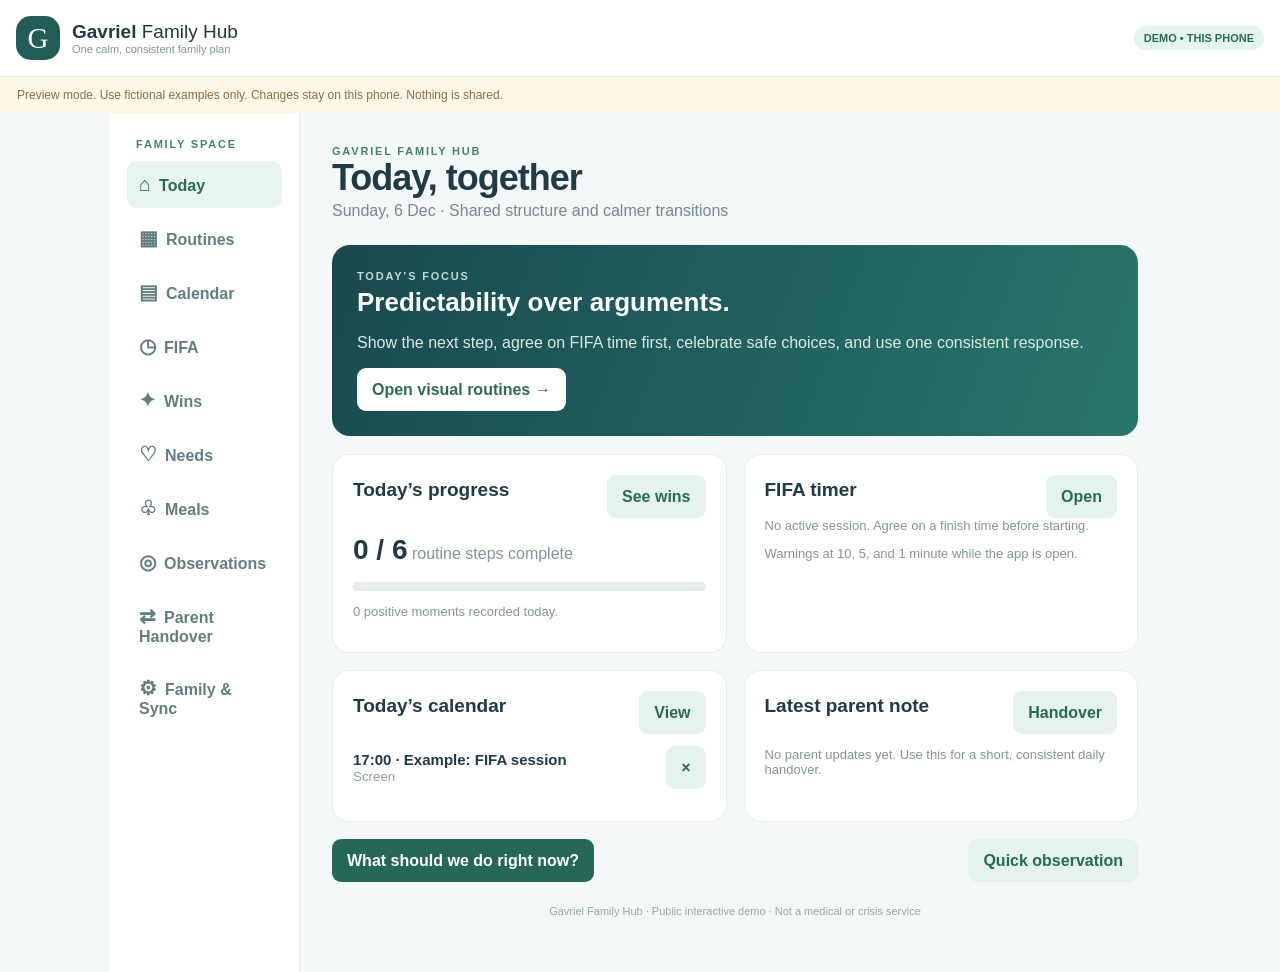
==== commit 82481ac0: "Publish versioned verified family hub bundle and refine FIFA warnings" ====
--- a/index.html
+++ b/index.html
@@ -1,3 +1,3 @@
 <!doctype html>
 <html lang="en"><head><meta charset="utf-8"><meta name="viewport" content="width=device-width,initial-scale=1,viewport-fit=cover"><meta name="robots" content="noindex,nofollow"><meta name="theme-color" content="#215c56"><meta name="description" content="Gavriel Family Hub: shared routines, FIFA timer, achievements and parent planning."><title>Gavriel Family Hub</title><link rel="stylesheet" href="./enhanced.css?v=2"></head>
-<body><header class="top"><div class="logo"><div class="glyph">G</div><div>Gavriel <span style="font-weight:450">Family Hub</span><div class="muted" style="font-size:11px;font-weight:450">One calm, consistent family plan</div></div></div><div class="tag" id="status">DEMO</div></header><div id="notice" class="warn">Preview mode. Use fictional examples only. Real family information belongs in private parent accounts.</div><div class="shell"><aside class="side" id="side"></aside><main id="main" class="main"></main></div><nav class="bottom" id="bottom" aria-label="Navigation"></nav><div id="modalRoot"></div><script type="module" src="./enhanced.js?v=2"></script></body></html>+<body><header class="top"><div class="logo"><div class="glyph">G</div><div>Gavriel <span style="font-weight:450">Family Hub</span><div class="muted" style="font-size:11px;font-weight:450">One calm, consistent family plan</div></div></div><div class="tag" id="status">DEMO</div></header><div id="notice" class="warn">Preview mode. Use fictional examples only. Real family information belongs in private parent accounts.</div><div class="shell"><aside class="side" id="side"></aside><main id="main" class="main"></main></div><nav class="bottom" id="bottom" aria-label="Navigation"></nav><div id="modalRoot"></div><script type="module" src="./enhanced-20261104.js"></script></body></html>
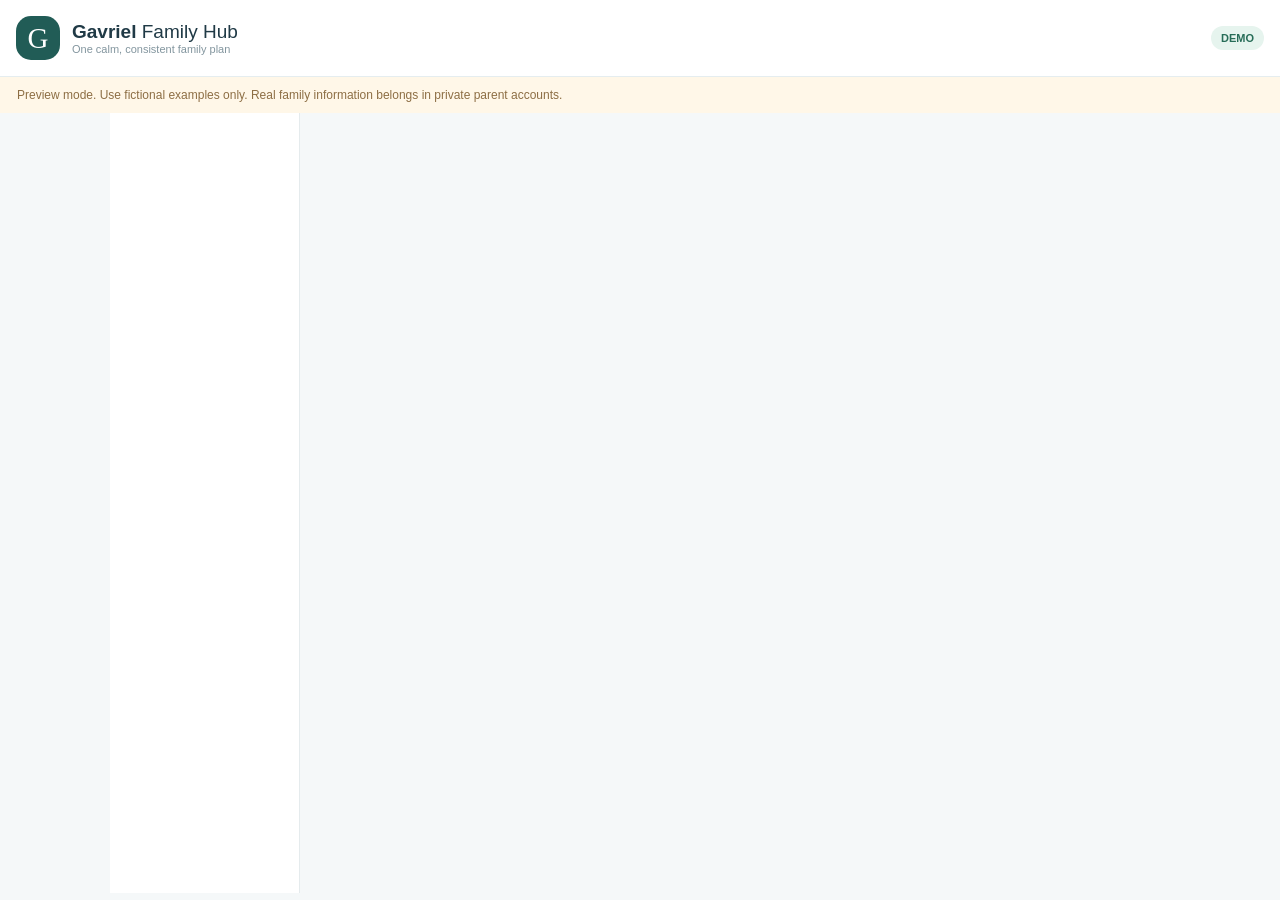
==== commit 4661eac7: "Show Sunday–Friday recurring schedule on family calendar with weekly repeat support" ====
--- a/index.html
+++ b/index.html
@@ -1,3 +1,3 @@
 <!doctype html>
 <html lang="en"><head><meta charset="utf-8"><meta name="viewport" content="width=device-width,initial-scale=1,viewport-fit=cover"><meta name="robots" content="noindex,nofollow"><meta name="theme-color" content="#215c56"><meta name="description" content="Gavriel Family Hub: shared routines, FIFA timer, achievements and parent planning."><title>Gavriel Family Hub</title><link rel="stylesheet" href="./enhanced.css?v=2"></head>
-<body><header class="top"><div class="logo"><div class="glyph">G</div><div>Gavriel <span style="font-weight:450">Family Hub</span><div class="muted" style="font-size:11px;font-weight:450">One calm, consistent family plan</div></div></div><div class="tag" id="status">DEMO</div></header><div id="notice" class="warn">Preview mode. Use fictional examples only. Real family information belongs in private parent accounts.</div><div class="shell"><aside class="side" id="side"></aside><main id="main" class="main"></main></div><nav class="bottom" id="bottom" aria-label="Navigation"></nav><div id="modalRoot"></div><script type="module" src="./enhanced-20261104.js"></script></body></html>+<body><header class="top"><div class="logo"><div class="glyph">G</div><div>Gavriel <span style="font-weight:450">Family Hub</span><div class="muted" style="font-size:11px;font-weight:450">One calm, consistent family plan</div></div></div><div class="tag" id="status">DEMO</div></header><div id="notice" class="warn">Preview mode. Use fictional examples only. Real family information belongs in private parent accounts.</div><div class="shell"><aside class="side" id="side"></aside><main id="main" class="main"></main></div><nav class="bottom" id="bottom" aria-label="Navigation"></nav><div id="modalRoot"></div><script type="module" src="./enhanced-20261104b.js"></script></body></html>
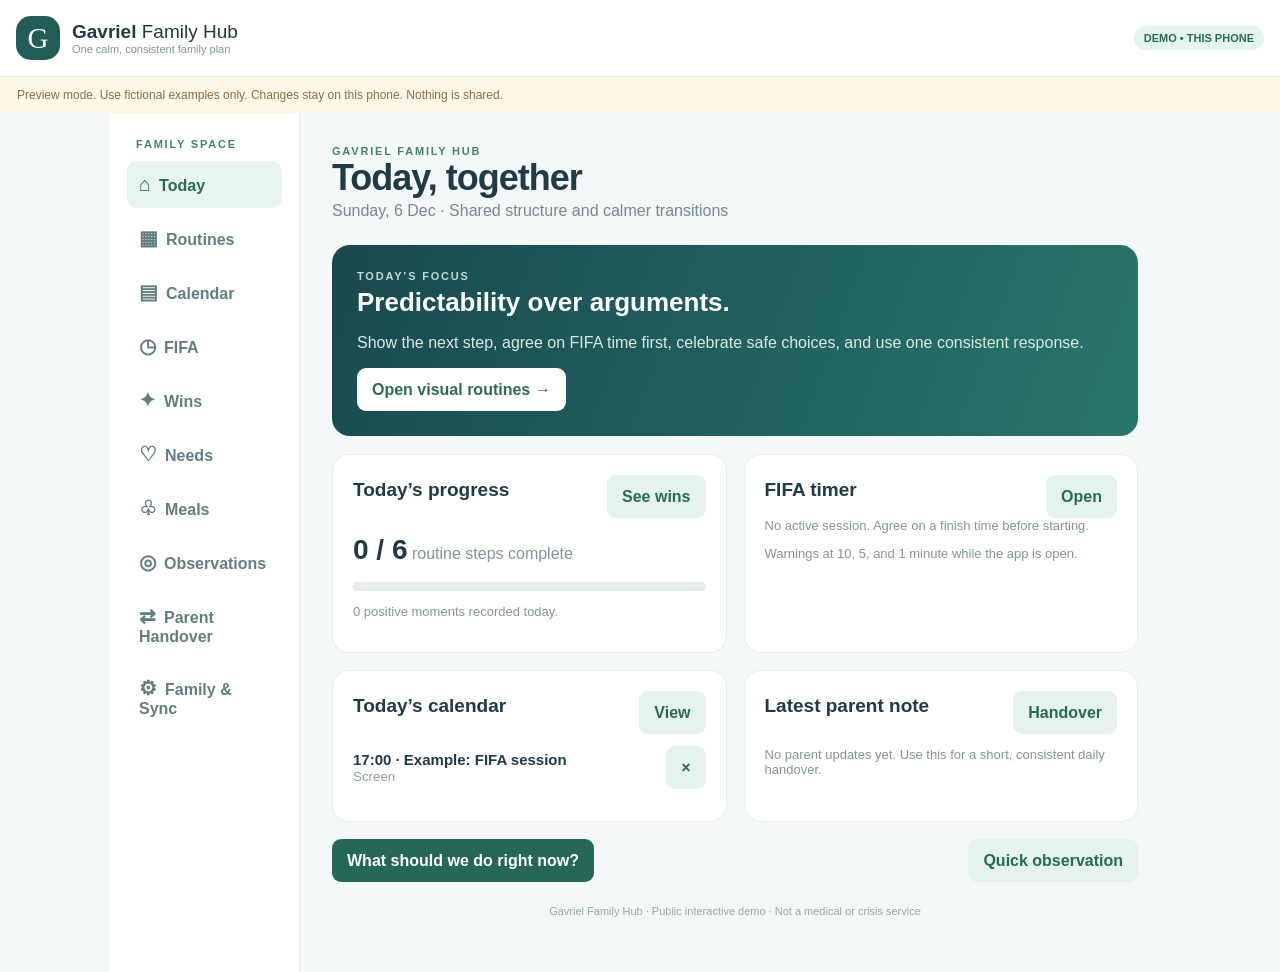
==== commit 74fc1a36: "Load fixed Sunday–Friday calendar bundle" ====
--- a/index.html
+++ b/index.html
@@ -1,3 +1,3 @@
 <!doctype html>
 <html lang="en"><head><meta charset="utf-8"><meta name="viewport" content="width=device-width,initial-scale=1,viewport-fit=cover"><meta name="robots" content="noindex,nofollow"><meta name="theme-color" content="#215c56"><meta name="description" content="Gavriel Family Hub: shared routines, FIFA timer, achievements and parent planning."><title>Gavriel Family Hub</title><link rel="stylesheet" href="./enhanced.css?v=2"></head>
-<body><header class="top"><div class="logo"><div class="glyph">G</div><div>Gavriel <span style="font-weight:450">Family Hub</span><div class="muted" style="font-size:11px;font-weight:450">One calm, consistent family plan</div></div></div><div class="tag" id="status">DEMO</div></header><div id="notice" class="warn">Preview mode. Use fictional examples only. Real family information belongs in private parent accounts.</div><div class="shell"><aside class="side" id="side"></aside><main id="main" class="main"></main></div><nav class="bottom" id="bottom" aria-label="Navigation"></nav><div id="modalRoot"></div><script type="module" src="./enhanced-20261104b.js"></script></body></html>+<body><header class="top"><div class="logo"><div class="glyph">G</div><div>Gavriel <span style="font-weight:450">Family Hub</span><div class="muted" style="font-size:11px;font-weight:450">One calm, consistent family plan</div></div></div><div class="tag" id="status">DEMO</div></header><div id="notice" class="warn">Preview mode. Use fictional examples only. Real family information belongs in private parent accounts.</div><div class="shell"><aside class="side" id="side"></aside><main id="main" class="main"></main></div><nav class="bottom" id="bottom" aria-label="Navigation"></nav><div id="modalRoot"></div><script type="module" src="./enhanced-20261104c.js"></script></body></html>
